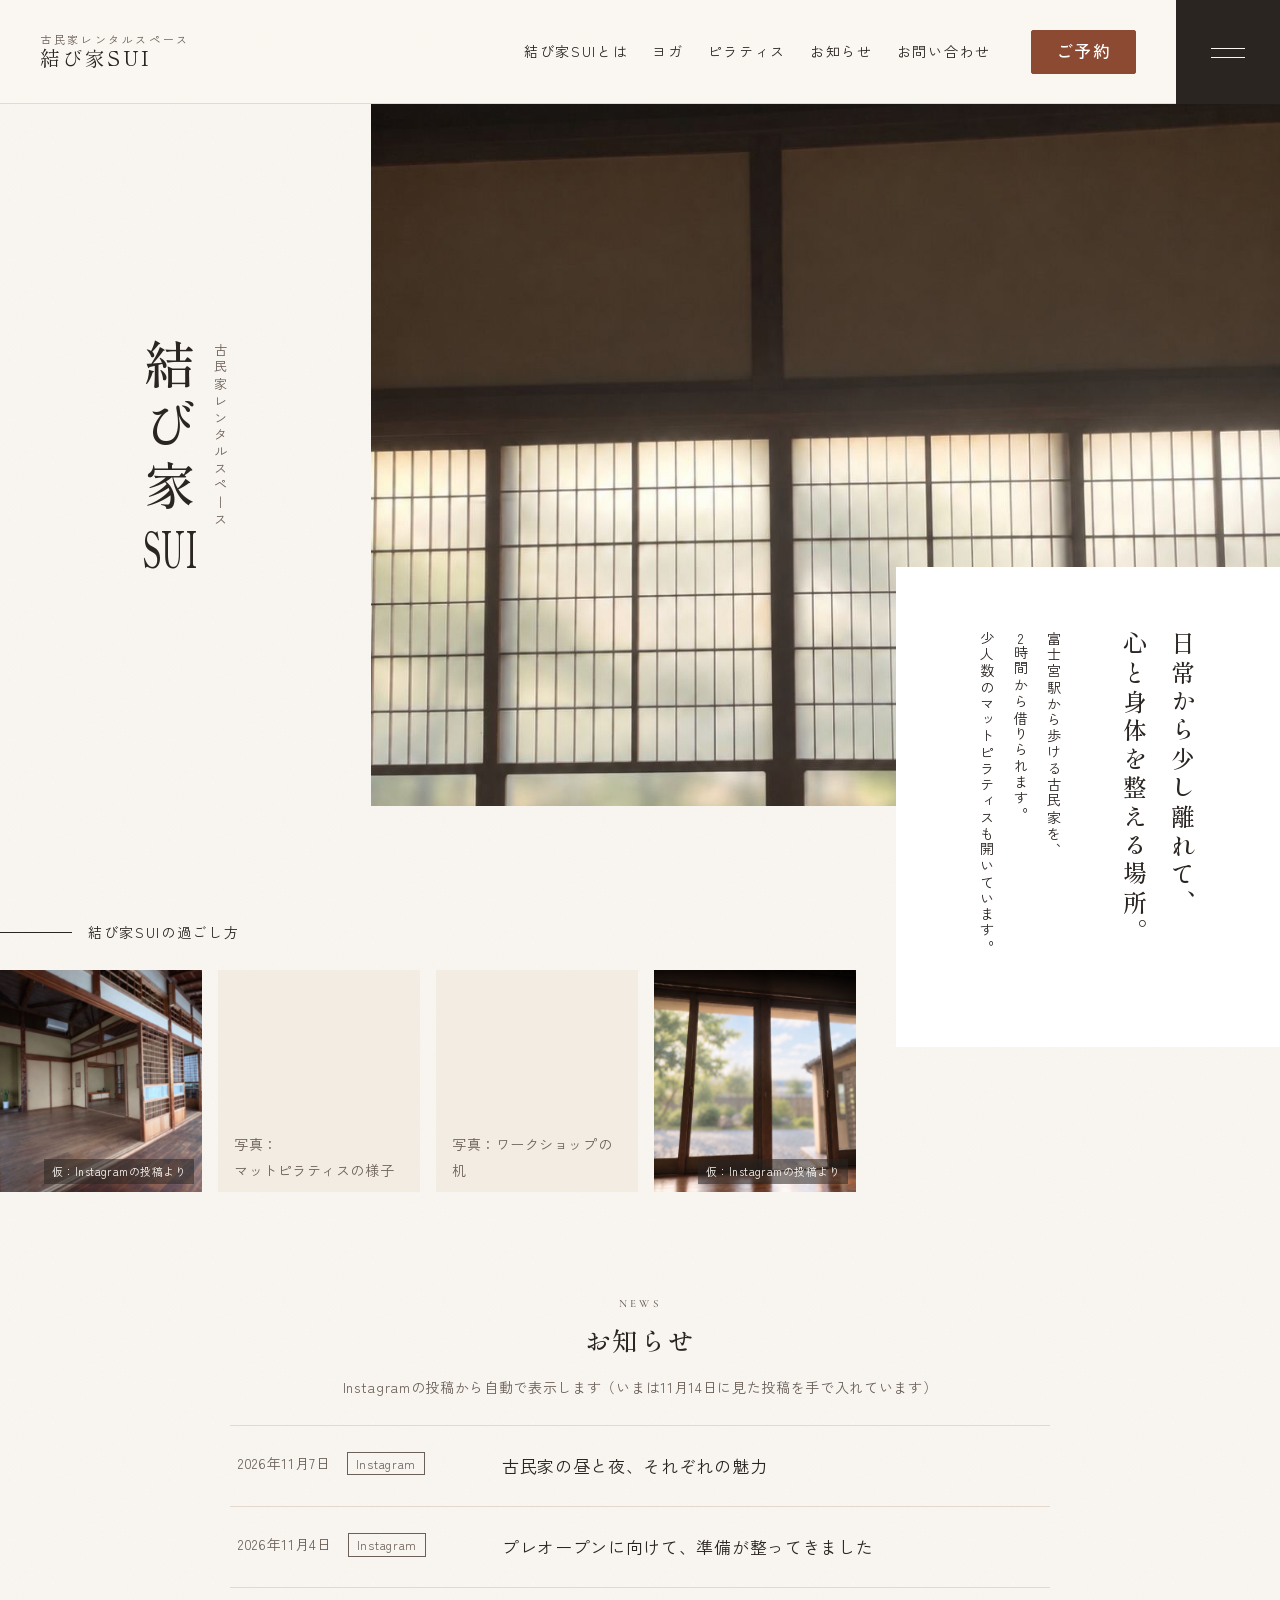
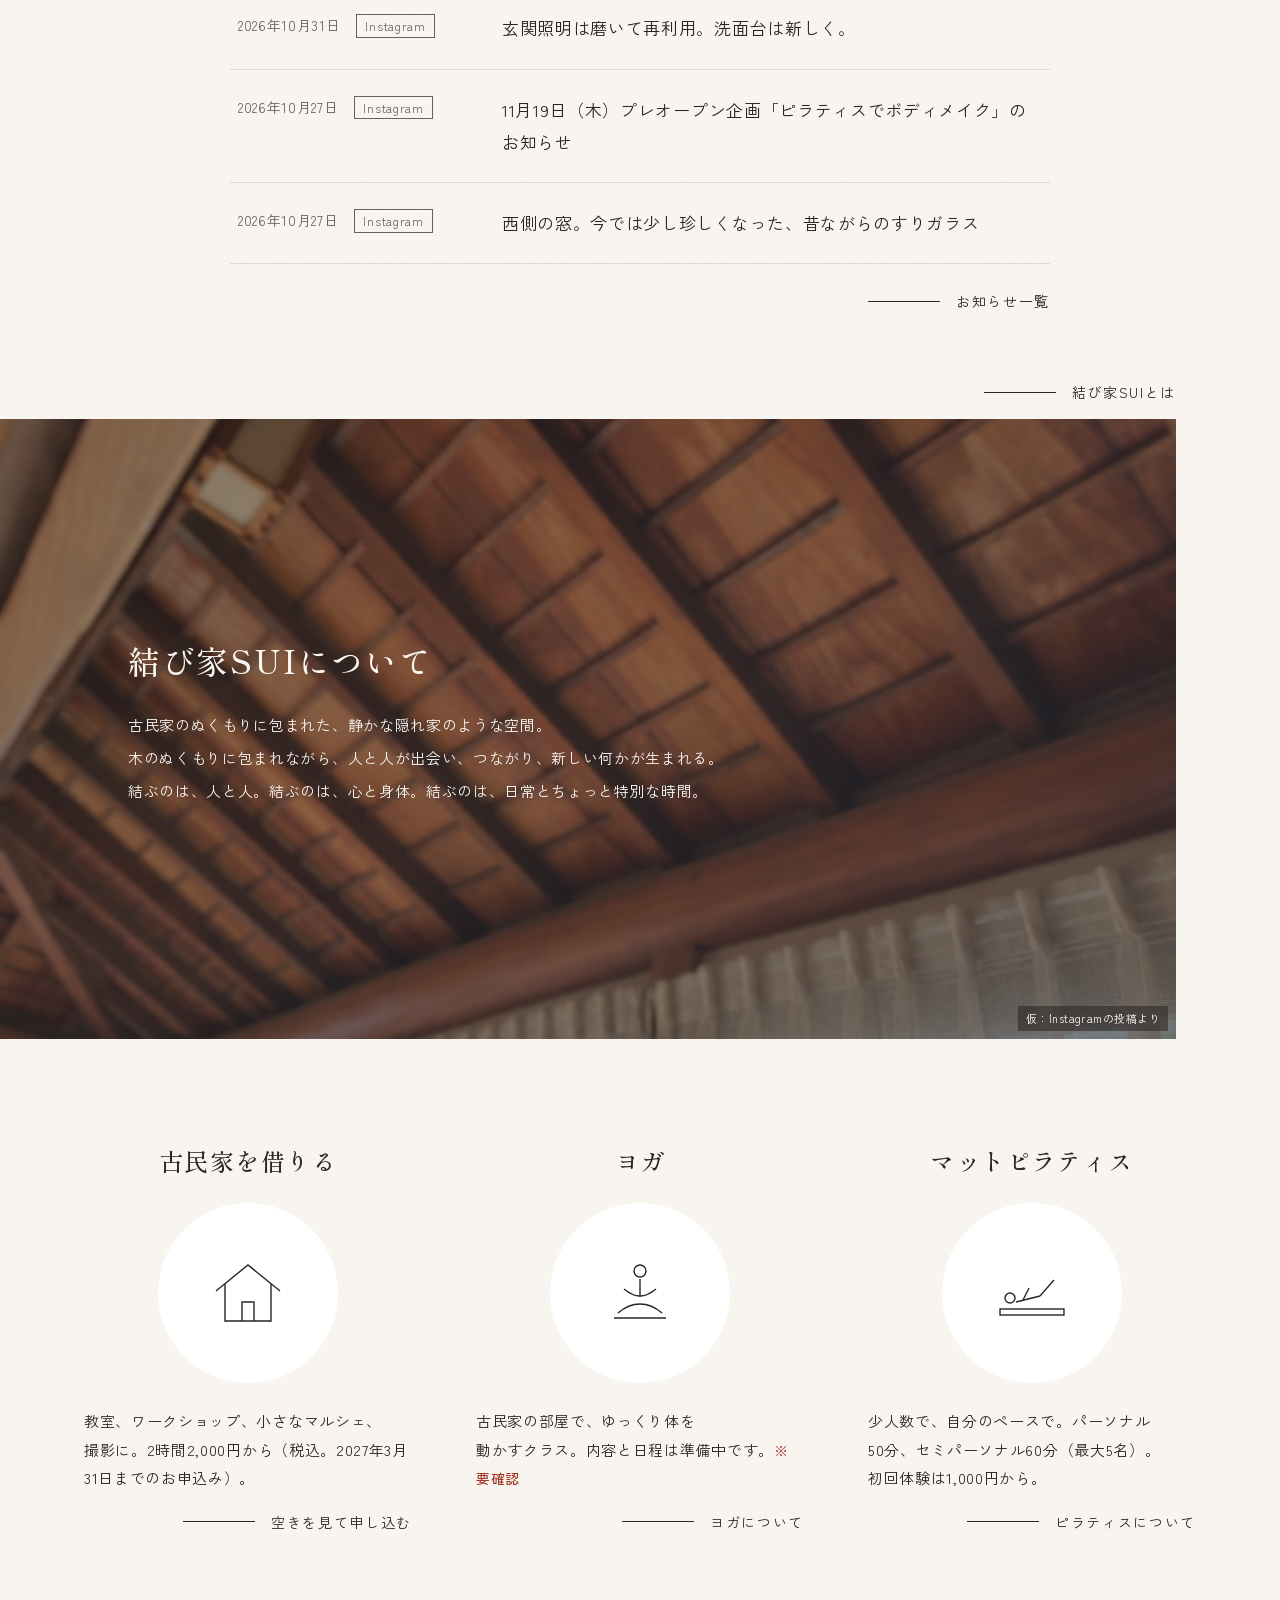
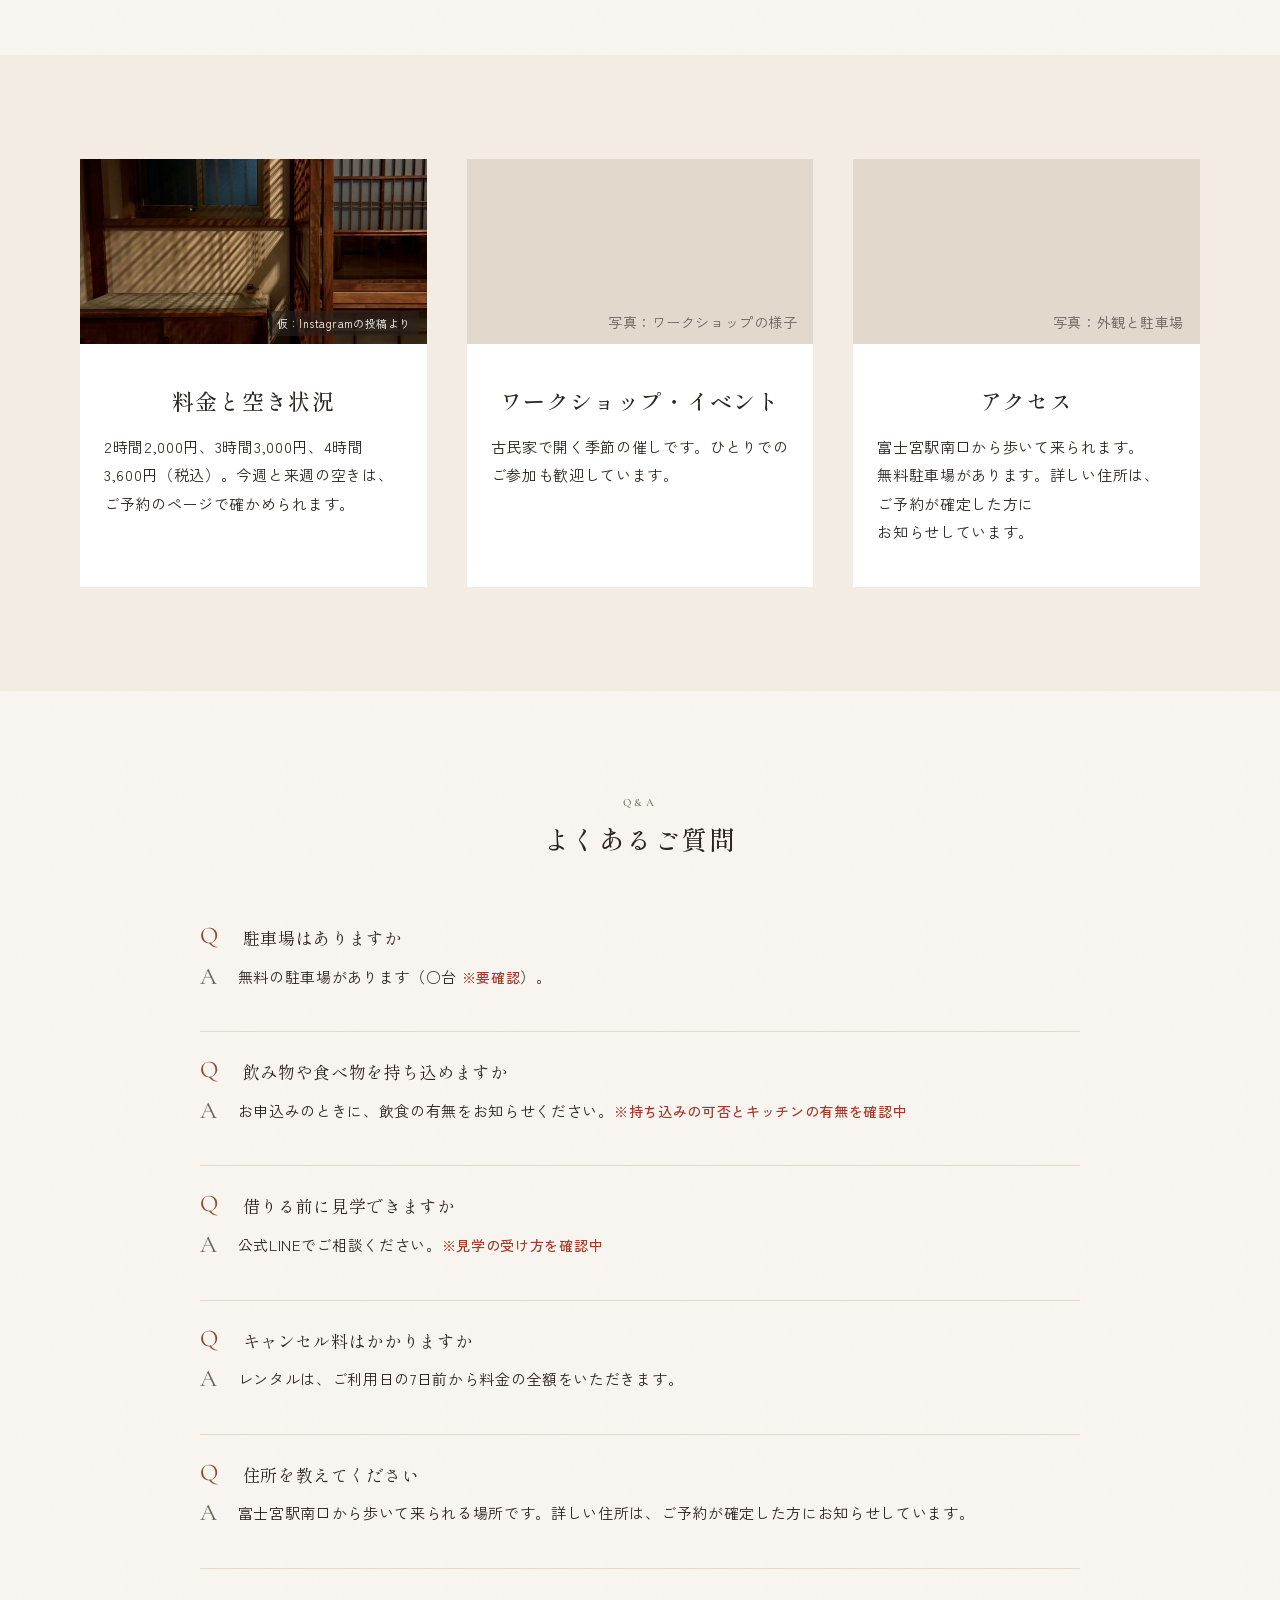
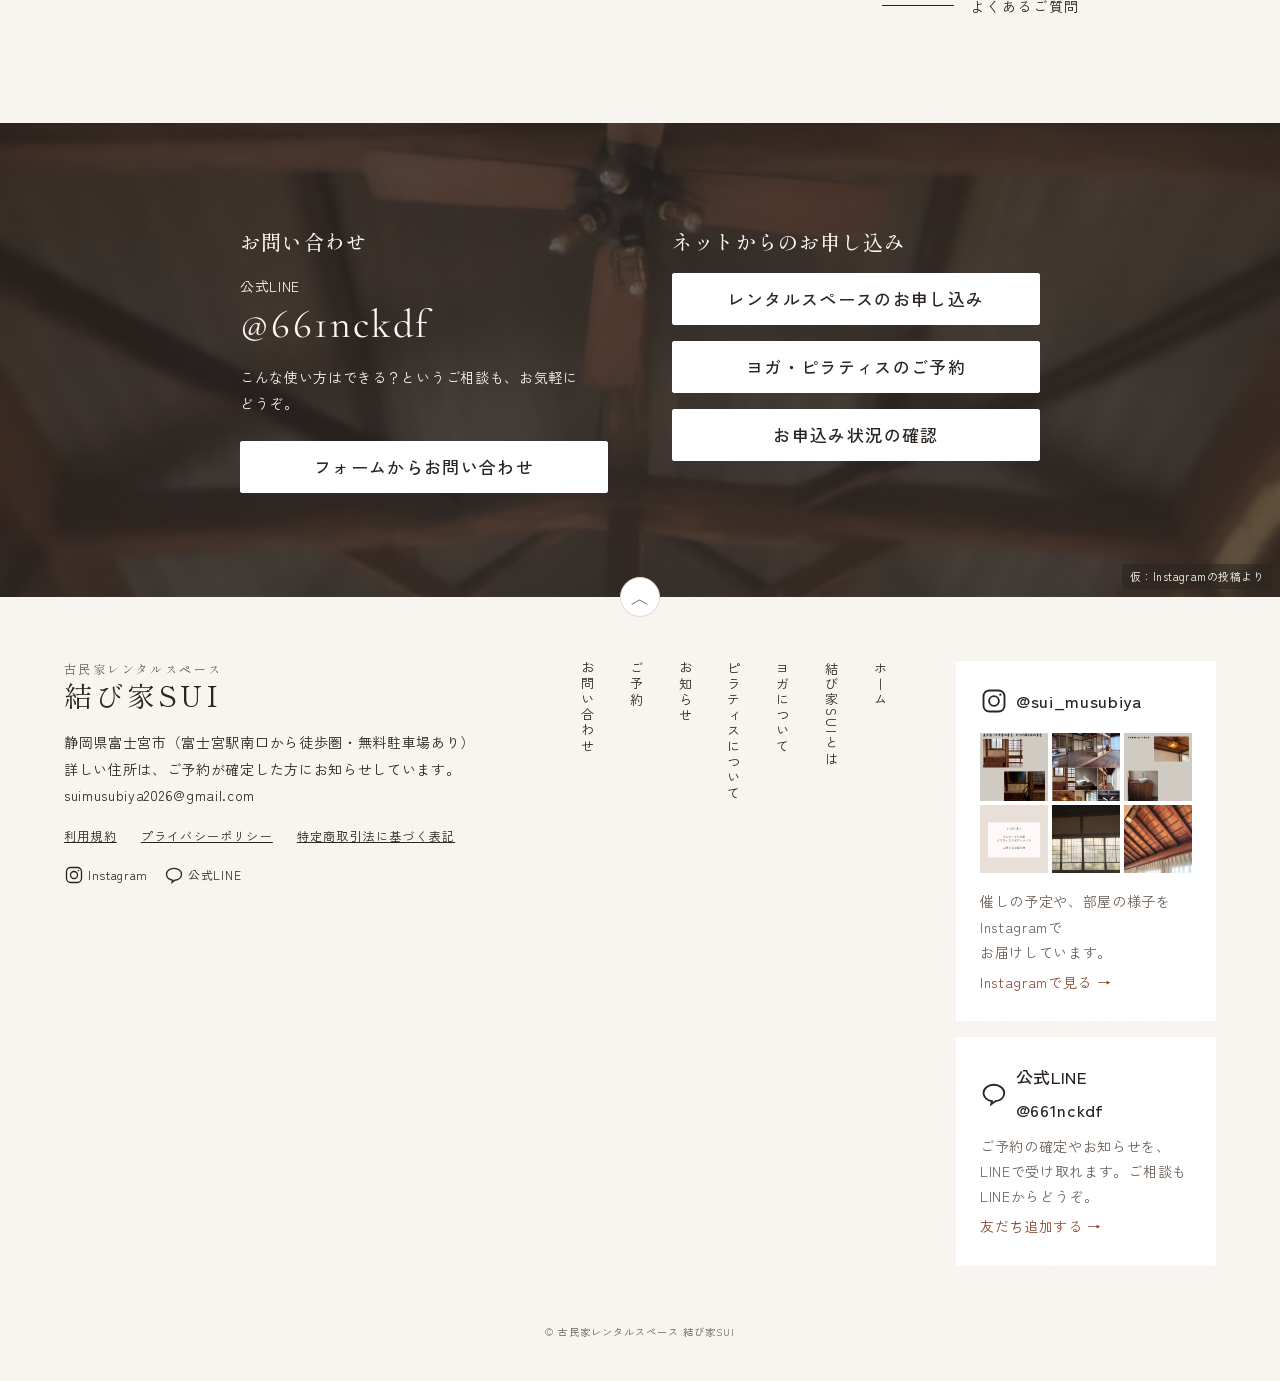
==== index.html @ c995748b "結び家SUI HPモックと予約管理画面（/admin）を追加する syodorin.org と同じレイアウト構成の静的モック。サイト7ページ（TOP、結び家SUIとは、 ヨガ、ピラティス、お知らせ、ご" ====
<!doctype html>
<html lang="ja">
<head>
<meta charset="utf-8">
<meta name="viewport" content="width=device-width, initial-scale=1">
<title>富士宮の古民家レンタルスペース｜結び家SUI（モック）</title>
<meta name="description" content="富士宮駅から歩ける古民家を2時間2,000円から。教室・ワークショップ・撮影に。少人数のマットピラティス（初回1,000円〜）も開いています。">
<link rel="preconnect" href="https://fonts.googleapis.com">
<link rel="preconnect" href="https://fonts.gstatic.com" crossorigin>
<link href="https://fonts.googleapis.com/css2?family=Cormorant+Garamond:wght@500&family=Shippori+Mincho:wght@500&family=Zen+Kaku+Gothic+New:wght@400;500&display=swap" rel="stylesheet">
<link rel="stylesheet" href="assets/site.css?v=8">
</head>
<body id="top">
<div data-include="header"></div>

<main>
  <!-- 最初の画面：左にロゴ、右に写真、右下に縦書きの白枠 -->
  <div class="mv">
    <div class="mv-logo">
      <a href="index.html" aria-label="結び家SUI ホーム">
        <span class="sub">古民家レンタルスペース</span>
        <h1>結び家<span class="tcy">SUI</span></h1>
      </a>
    </div>
    <div class="ph dark mv-photo photo" style="background-image:url(assets/img/shoji.jpg)" data-label="写真：障子越しの光が入る和室（撮影予定）"></div>
    <div class="mv-copy">
      <h2>日常から少し離れて、<br>心と身体を整える場所。</h2>
      <p>富士宮駅から歩ける古民家を、<br><span class="tcy">2</span>時間から借りられます。<br>少人数のマットピラティスも開いています。</p>
    </div>
  </div>

  <!-- 写真の帯 -->
  <div class="intro-strip">
    <a class="line-link" href="about.html">結び家SUIの過ごし方</a>
    <div class="row">
      <div class="ph photo" style="background-image:url(assets/img/room.jpg)" data-label="写真：部屋の全景"></div>
      <div class="ph" data-label="写真：マットピラティスの様子"></div>
      <div class="ph" data-label="写真：ワークショップの机"></div>
      <div class="ph photo" style="background-image:url(assets/img/garden.jpg)" data-label="写真：縁側と庭"></div>
    </div>
  </div>

  <!-- お知らせ（Instagramの投稿を表示する予定） -->
  <section class="sec">
    <div class="news">
      <h2 class="sec-ttl"><small>News</small>お知らせ</h2>
      <p class="ig-note note">Instagramの投稿から自動で表示します（いまは11月14日に見た投稿を手で入れています）</p>
      <ul class="news-list">
        <li><div class="info"><time>2026年11月7日</time><span class="cat">Instagram</span></div><a href="https://www.instagram.com/p/DfcEiLHGvTW/" target="_blank" rel="noopener">古民家の昼と夜、それぞれの魅力</a></li>
        <li><div class="info"><time>2026年11月4日</time><span class="cat">Instagram</span></div><a href="https://www.instagram.com/p/DfWBV_NGq1J/" target="_blank" rel="noopener">プレオープンに向けて、準備が整ってきました</a></li>
        <li><div class="info"><time>2026年10月31日</time><span class="cat">Instagram</span></div><a href="https://www.instagram.com/p/DfKJiANmpR-/" target="_blank" rel="noopener">玄関照明は磨いて再利用。洗面台は新しく。</a></li>
        <li><div class="info"><time>2026年10月27日</time><span class="cat">Instagram</span></div><a href="https://www.instagram.com/p/DfBBvKOk40o/" target="_blank" rel="noopener">11月19日（木）プレオープン企画「ピラティスでボディメイク」のお知らせ</a></li>
        <li><div class="info"><time>2026年10月27日</time><span class="cat">Instagram</span></div><a href="https://www.instagram.com/p/DfBswfVtsW6/" target="_blank" rel="noopener">西側の窓。今では少し珍しくなった、昔ながらのすりガラス</a></li>
      </ul>
      <div class="sec-foot"><a class="line-link" href="news.html">お知らせ一覧</a></div>
    </div>
  </section>

  <!-- 写真の上に紹介文 -->
  <section class="band">
    <a class="line-link band-link" href="about.html">結び家SUIとは</a>
    <div class="band-inner">
      <div class="ph darker ph-bg photo" style="background-image:linear-gradient(rgba(43,37,34,.55),rgba(43,37,34,.55)),url(assets/img/beams.jpg)" data-label="写真：木の床と柱のある部屋（撮影予定）"></div>
      <div class="txt">
        <h2>結び家SUIについて</h2>
        <p>古民家のぬくもりに包まれた、静かな隠れ家のような空間。<br>
        木のぬくもりに包まれながら、人と人が出会い、つながり、新しい何かが生まれる。<br>
        結ぶのは、人と人。結ぶのは、心と身体。結ぶのは、日常とちょっと特別な時間。</p>
      </div>
    </div>
  </section>

  <!-- 3つの入口 -->
  <ul class="services">
    <li>
      <h3>古民家を借りる</h3>
      <p class="icon"><svg viewBox="0 0 84 84" aria-hidden="true"><path d="M10 40 42 14l32 26"/><path d="M19 33v37h46V33"/><path d="M36 70V51h12v19"/></svg></p>
      <p>教室、ワークショップ、小さなマルシェ、撮影に。2時間2,000円から（税込。2027年3月31日までのお申込み）。</p>
      <p class="more"><a class="line-link" href="reserve.html#rental">空きを見て申し込む</a></p>
    </li>
    <li>
      <h3>ヨガ</h3>
      <p class="icon"><svg viewBox="0 0 84 84" aria-hidden="true"><circle cx="42" cy="20" r="6"/><path d="M42 28v18"/><path d="M26 38c6 5 11 7 16 7s10-2 16-7"/><path d="M20 62c8-7 15-9 22-9s14 2 22 9"/><path d="M16 67h52"/></svg></p>
      <p>古民家の部屋で、ゆっくり体を動かすクラス。内容と日程は準備中です。<span class="todo">※要確認</span></p>
      <p class="more"><a class="line-link" href="yoga.html">ヨガについて</a></p>
    </li>
    <li>
      <h3>マットピラティス</h3>
      <p class="icon"><svg viewBox="0 0 84 84" aria-hidden="true"><rect x="10" y="58" width="64" height="6"/><circle cx="20" cy="47" r="5"/><path d="M26 51l24-6"/><path d="M50 45l14-16"/><path d="M33 49l6-12"/></svg></p>
      <p>少人数で、自分のペースで。パーソナル50分、セミパーソナル60分（最大5名）。初回体験は1,000円から。</p>
      <p class="more"><a class="line-link" href="pilates.html">ピラティスについて</a></p>
    </li>
  </ul>

  <!-- 3つの紹介（料金・催し・アクセス） -->
  <div class="pickup">
    <div class="pickup-grid">
      <a href="reserve.html">
        <div class="ph photo" style="background-image:url(assets/img/window-cabinet.jpg)" data-label="写真：机を並べた教室の様子"></div>
        <div class="box"><h3>料金と空き状況</h3><p>2時間2,000円、3時間3,000円、4時間3,600円（税込）。今週と来週の空きは、ご予約のページで確かめられます。</p></div>
      </a>
      <a href="news.html">
        <div class="ph" data-label="写真：ワークショップの様子"></div>
        <div class="box"><h3>ワークショップ・イベント</h3><p>古民家で開く季節の催しです。ひとりでのご参加も歓迎しています。</p></div>
      </a>
      <a href="about.html#access">
        <div class="ph" data-label="写真：外観と駐車場"></div>
        <div class="box"><h3>アクセス</h3><p>富士宮駅南口から歩いて来られます。無料駐車場があります。詳しい住所は、ご予約が確定した方にお知らせしています。</p></div>
      </a>
    </div>
  </div>

  <!-- よくあるご質問 -->
  <section class="sec">
    <div class="qa">
      <h2 class="sec-ttl"><small>Q&amp;A</small>よくあるご質問</h2>
      <ul class="qa-list">
        <li><p class="q">駐車場はありますか</p><p class="a"><span>無料の駐車場があります（○台 <span class="todo">※要確認</span>）。</span></p></li>
        <li><p class="q">飲み物や食べ物を持ち込めますか</p><p class="a"><span>お申込みのときに、飲食の有無をお知らせください。<span class="todo">※持ち込みの可否とキッチンの有無を確認中</span></span></p></li>
        <li><p class="q">借りる前に見学できますか</p><p class="a"><span>公式LINEでご相談ください。<span class="todo">※見学の受け方を確認中</span></span></p></li>
        <li><p class="q">キャンセル料はかかりますか</p><p class="a"><span>レンタルは、ご利用日の7日前から料金の全額をいただきます。</span></p></li>
        <li><p class="q">住所を教えてください</p><p class="a"><span>富士宮駅南口から歩いて来られる場所です。詳しい住所は、ご予約が確定した方にお知らせしています。</span></p></li>
      </ul>
      <div class="sec-foot"><a class="line-link" href="contact.html#faq">よくあるご質問</a></div>
    </div>
  </section>
</main>

<div data-include="footer"></div>
<script src="assets/site.js?v=5"></script>
</body>
</html>
---- assets/site.css ----
/* 結び家SUI モック 共通スタイル
   色・字体・余白は docs/DESIGN.md のトークンだけを使う。
   レイアウトの組み方は参考サイト（syodorin.org）の構成に合わせている。 */

:root {
  --c-bg: #FAF7F2;
  --c-surface: #F2ECE3;
  --c-paper: #FFFFFF;
  --c-ink: #2B2522;
  --c-ink-muted: #6B6058;
  --c-line: #E2D9CC;
  --c-accent: #8C4A32;
  --c-accent-hover: #733B27;
  --c-moss: #556246;
  --c-ai: #3D5A73;
  --c-amber: #8A5A12;
  --c-danger: #A33A2C;
  /* 写真のプレースホルダー（濃い面）。DESIGN.md の墨茶を薄めた面として扱う */
  --c-photo: #6F5F50;
  --c-photo-dark: #4A3F36;

  --f-head: "Shippori Mincho", "Noto Serif JP", "Hiragino Mincho ProN", serif;
  --f-body: "Zen Kaku Gothic New", "Noto Sans JP", "Hiragino Sans", sans-serif;
  --f-label: "Cormorant Garamond", serif;

  --t-heading: 1.625rem;
  --t-body: 1rem;
  --t-note: 0.8125rem;

  --s-1: 4px; --s-2: 8px; --s-3: 16px; --s-4: 24px; --s-5: 40px; --s-6: 64px; --s-7: 104px;
  --menu: 88px;
  --copy-w: clamp(320px, 30vw, 440px); /* TOP のコピーの箱の幅。写真の帯はこの分だけ右を空ける */
}
@media (min-width: 640px) { :root { --t-heading: 1.75rem; --t-body: 1.0625rem; --t-note: 0.875rem; } }
@media (min-width: 1024px) { :root { --t-heading: 2.125rem; } }
@media (min-width: 1280px) { :root { --t-heading: 2.5rem; --menu: 104px; } }

* { box-sizing: border-box; }
html { -webkit-text-size-adjust: 100%; scroll-behavior: smooth; }
body {
  margin: 0;
  background-color: var(--c-bg);
  /* 和紙のような細かいむら（色は bg のまま、模様だけ重ねる） */
  background-image: url("data:image/svg+xml,%3Csvg xmlns='http://www.w3.org/2000/svg' width='160' height='160'%3E%3Cfilter id='n'%3E%3CfeTurbulence type='fractalNoise' baseFrequency='.85' numOctaves='2' stitchTiles='stitch'/%3E%3CfeColorMatrix values='0 0 0 0 .42 0 0 0 0 .38 0 0 0 0 .35 0 0 0 .05 0'/%3E%3C/filter%3E%3Crect width='160' height='160' filter='url(%23n)'/%3E%3C/svg%3E");
  color: var(--c-ink);
  font-family: var(--f-body);
  font-size: var(--t-body);
  line-height: 1.9;
  letter-spacing: 0.04em;
  word-break: auto-phrase;
}
img { max-width: 100%; display: block; }
a { color: inherit; }
h1, h2, h3 { font-family: var(--f-head); font-weight: 500; letter-spacing: 0.06em; line-height: 1.5; margin: 0; }
p { margin: 0 0 var(--s-3); }
.v { writing-mode: vertical-rl; text-orientation: mixed; }
.tcy { text-combine-upright: all; }
.label-en { font-family: var(--f-label); font-size: 11px; letter-spacing: 0.3em; text-transform: uppercase; color: var(--c-ink-muted); }
.note { font-size: var(--t-note); color: var(--c-ink-muted); line-height: 1.8; }
.todo { color: var(--c-danger); font-size: var(--t-note); font-weight: 500; }
.sr-only { position: absolute; width: 1px; height: 1px; overflow: hidden; clip: rect(0 0 0 0); }

/* ---------- 写真のプレースホルダー ---------- */
.ph {
  position: relative; background: var(--c-surface); color: var(--c-ink-muted);
  display: flex; align-items: flex-end; justify-content: flex-end; overflow: hidden;
}
.ph::after {
  content: attr(data-label); font-size: var(--t-note); padding: var(--s-2) var(--s-3); letter-spacing: 0.04em;
}
.ph.dark { background: var(--c-photo); color: #F2ECE3; }
.ph.darker { background: var(--c-photo-dark); color: #F2ECE3; }

/* ---------- 右上の黒いメニューボタンと全画面メニュー ---------- */
.menu-btn {
  position: fixed; top: 0; right: 0; z-index: 50; width: var(--menu); height: var(--menu);
  background: var(--c-ink); border: 0; cursor: pointer; display: grid; place-items: center;
}
.menu-btn span { display: block; width: 34px; height: 1px; background: #FAF7F2; box-shadow: 0 9px 0 #FAF7F2; transform: translateY(-4px); }
body.nav-open .menu-btn span { box-shadow: none; transform: rotate(45deg); }
body.nav-open .menu-btn span::after { content: ""; display: block; width: 34px; height: 1px; background: #FAF7F2; transform: rotate(-90deg); }
/* ヘッダー。スクロールに合わせて背景の色だけが透けていく。文字とボタンは残り、押せる（site.js の fadeHeader）
   --sh-a は背景の濃さ（0.94→0）、--sh-halo は文字のまわりに付ける薄いふち（0→0.9）。写真の上でも読めるようにする */
.site-header {
  position: fixed; top: 0; left: 0; right: var(--menu); z-index: 30; height: var(--menu);
  display: flex; align-items: center; gap: var(--s-5); padding: 0 var(--s-5);
  background: rgba(250, 247, 242, var(--sh-a, 0.94)); border-bottom: 1px solid rgba(226, 217, 204, var(--sh-a, 0.94));
}
.sh-logo, .sh-nav a { text-shadow: 0 0 2px rgba(250, 247, 242, var(--sh-halo, 0)), 0 0 10px rgba(250, 247, 242, var(--sh-halo, 0)); }
.sh-logo { text-decoration: none; font-family: var(--f-head); font-size: 1.25rem; letter-spacing: 0.12em; line-height: 1.2; white-space: nowrap; }
.sh-logo small { display: block; font-family: var(--f-body); font-size: 0.6875rem; letter-spacing: 0.24em; color: var(--c-ink-muted); }
.sh-nav { display: flex; gap: var(--s-4); margin-left: auto; }
.sh-nav a { font-size: 0.875rem; letter-spacing: 0.12em; text-decoration: none; white-space: nowrap; padding: var(--s-1) 0; border-bottom: 1px solid transparent; }
.sh-nav a:hover, .sh-nav a[aria-current="page"] { border-bottom-color: var(--c-ink); }
.site-header .sh-reserve { min-height: 44px; padding: 0 var(--s-4); white-space: nowrap; }
.nav-overlay {
  position: fixed; inset: 0; z-index: 40; background: rgba(43, 37, 34, 0.96); color: #FAF7F2;
  display: none; align-items: center; justify-content: center; padding: var(--s-6) var(--s-3);
}
body.nav-open .nav-overlay { display: flex; }
.nav-overlay ul { list-style: none; margin: 0; padding: 0; display: flex; flex-direction: row-reverse; gap: var(--s-5); }
.nav-overlay li a { writing-mode: vertical-rl; font-family: var(--f-head); font-size: 1.125rem; letter-spacing: 0.2em; text-decoration: none; }
.nav-overlay li a:hover { color: #E2D9CC; }
.nav-overlay .nav-sns { position: absolute; bottom: var(--s-5); left: 50%; transform: translateX(-50%); display: flex; gap: var(--s-4); font-size: var(--t-note); }
.nav-overlay .nav-sns a { text-decoration: none; display: flex; gap: var(--s-2); align-items: center; }
@media (max-width: 767px) {
  .nav-overlay ul { flex-direction: column; gap: var(--s-3); text-align: center; }
  .nav-overlay li a { writing-mode: horizontal-tb; }
}

/* ---------- トップの最初の画面（左にロゴ、右に写真、縦書きの白枠） ---------- */
.mv { position: relative; display: grid; grid-template-columns: 29% 71%; height: clamp(520px, 78vh, 760px); margin-top: var(--menu); }
.mv-logo { display: flex; align-items: center; justify-content: center; }
.mv-logo a { display: flex; flex-direction: row-reverse; gap: var(--s-2); text-decoration: none; }
.mv-logo .sub { writing-mode: vertical-rl; font-size: 0.8125rem; letter-spacing: 0.3em; color: var(--c-ink-muted); padding-top: var(--s-1); }
.mv-logo h1 { writing-mode: vertical-rl; font-size: clamp(2.25rem, 4vw, 3.5rem); letter-spacing: 0.18em; line-height: 1.2; }
.mv-photo { height: 100%; }
.mv-copy {
  position: absolute; z-index: 2; right: 0; top: 66%; width: var(--copy-w); padding: var(--s-6) var(--s-5);
  background: var(--c-paper); display: flex; flex-direction: row-reverse; justify-content: center; gap: var(--s-5); min-height: 480px;
}
.mv-copy h2 { writing-mode: vertical-rl; font-size: 1.5rem; letter-spacing: 0.2em; line-height: 2; }
.mv-copy p { writing-mode: vertical-rl; font-size: 0.875rem; letter-spacing: 0.16em; line-height: 2.4; margin: 0; color: var(--c-ink); }
.mv-copy .btns { writing-mode: horizontal-tb; }

/* ---------- 写真の帯（「—— 見出し」の小リンクと横並びの写真） ---------- */
.line-link { display: inline-flex; align-items: center; gap: var(--s-3); font-size: 0.875rem; letter-spacing: 0.12em; text-decoration: none; }
.line-link::before { content: ""; width: 72px; height: 1px; background: var(--c-ink); }
.line-link:hover { color: var(--c-accent); }
.intro-strip { padding-top: var(--s-7); }
.intro-strip .line-link { margin-bottom: var(--s-4); }
.intro-strip .row { display: grid; grid-template-columns: repeat(4, 1fr); gap: var(--s-3); width: calc(100% - var(--copy-w) - var(--s-5)); }
.intro-strip .ph { aspect-ratio: 4 / 4.4; }

/* ---------- お知らせ（一覧） ---------- */
.sec { padding: var(--s-7) var(--s-6); }
.sec-ttl { text-align: center; font-size: 1.625rem; margin-bottom: var(--s-5); }
.sec-ttl small { display: block; font-family: var(--f-label); font-size: 11px; letter-spacing: 0.3em; color: var(--c-ink-muted); text-transform: uppercase; margin-bottom: var(--s-2); }
.news { max-width: 820px; margin: 0 auto; }
.news-list { list-style: none; margin: 0; padding: 0; border-top: 1px solid var(--c-line); }
.news-list li { display: grid; grid-template-columns: 240px 1fr; gap: var(--s-4); padding: var(--s-4) var(--s-2); border-bottom: 1px solid var(--c-line); }
.news-list .info { display: flex; gap: var(--s-3); align-items: baseline; font-size: 0.875rem; color: var(--c-ink-muted); }
.news-list .cat { font-size: 12px; border: 1px solid var(--c-ink-muted); padding: 0 var(--s-2); line-height: 1.8; white-space: nowrap; }
.news-list a { text-decoration: none; }
.news-list a:hover { color: var(--c-accent); }
.sec-foot { display: flex; justify-content: flex-end; margin-top: var(--s-4); }
.ig-note { display: flex; gap: var(--s-2); align-items: center; justify-content: center; margin: calc(-1 * var(--s-4)) 0 var(--s-4); }

/* ---------- 写真の上に文字をのせる帯 ---------- */
.band { position: relative; }
.band .band-link { position: absolute; right: var(--menu); top: calc(-1 * var(--s-5)); }
.band-inner { min-height: 620px; margin-right: var(--menu); display: flex; align-items: center; padding: var(--s-7) 10%; color: #FAF7F2; }
.band-inner .ph-bg { position: absolute; inset: 0 var(--menu) 0 0; }
.band-inner .txt { position: relative; max-width: 720px; }
.band-inner h2 { font-size: 2rem; margin-bottom: var(--s-4); }
.band-inner p { font-size: 0.9375rem; line-height: 2.2; }

/* ---------- 3つの入口（線画アイコン） ---------- */
.services { list-style: none; margin: 0 auto; padding: var(--s-7) var(--s-6); display: grid; grid-template-columns: repeat(3, 1fr); gap: var(--s-6); max-width: 1240px; }
.services h3 { text-align: center; font-size: 1.5rem; margin-bottom: var(--s-4); }
.services .icon { width: 180px; height: 180px; margin: 0 auto var(--s-4); border-radius: 50%; background: var(--c-paper); display: grid; place-items: center; }
.services .icon svg { width: 84px; height: 84px; stroke: var(--c-ink); fill: none; stroke-width: 1.4; }
.services p { font-size: 0.9375rem; }
.services .more { display: flex; justify-content: flex-end; }

/* ---------- 2×2 の紹介カード ---------- */
.pickup { background: var(--c-surface); padding: var(--s-7) var(--s-6); }
.pickup-grid { max-width: 1120px; margin: 0 auto; display: grid; grid-template-columns: repeat(3, 1fr); gap: var(--s-5); }
.pickup a { display: block; text-decoration: none; background: var(--c-paper); }
.pickup .ph { aspect-ratio: 477 / 254; background: var(--c-line); }
.pickup .box { padding: var(--s-5) var(--s-4); text-align: center; }
.pickup h3 { font-size: 1.375rem; margin-bottom: var(--s-3); }
.pickup p { font-size: 0.9375rem; text-align: left; margin: 0; }
.pickup a:hover h3 { color: var(--c-accent); }

/* ---------- よくあるご質問 ---------- */
.qa { max-width: 880px; margin: 0 auto; }
.qa-list { list-style: none; margin: 0; padding: 0; }
.qa-list li { padding: var(--s-4) 0; border-bottom: 1px solid var(--c-line); }
.qa-list .q, .qa-list .a { display: grid; grid-template-columns: 2.5em 1fr; }
.qa-list .q { font-family: var(--f-head); font-size: 1.0625rem; margin-bottom: var(--s-2); }
.qa-list .q::before { content: "Q"; font-family: var(--f-label); font-size: 1.5rem; line-height: 1.2; color: var(--c-accent); }
.qa-list .a::before { content: "A"; font-family: var(--f-label); font-size: 1.5rem; line-height: 1.2; color: var(--c-ink-muted); }
.qa-list .a { font-size: 0.9375rem; color: var(--c-ink); }
details.qa-item { padding: var(--s-4) 0; border-bottom: 1px solid var(--c-line); }
details.qa-item summary { cursor: pointer; list-style: none; display: grid; grid-template-columns: 2.5em 1fr 1.5em; font-family: var(--f-head); font-size: 1.0625rem; }
details.qa-item summary::-webkit-details-marker { display: none; }
details.qa-item summary::before { content: "Q"; font-family: var(--f-label); font-size: 1.5rem; line-height: 1.2; color: var(--c-accent); }
details.qa-item summary::after { content: "＋"; color: var(--c-ink-muted); text-align: right; }
details.qa-item[open] summary::after { content: "－"; }
details.qa-item .a { display: grid; grid-template-columns: 2.5em 1fr; margin-top: var(--s-2); font-size: 0.9375rem; }
details.qa-item .a::before { content: "A"; font-family: var(--f-label); font-size: 1.5rem; line-height: 1.2; color: var(--c-ink-muted); }

/* ---------- ボタン ---------- */
.btn {
  display: inline-flex; align-items: center; justify-content: center; min-height: 52px; padding: 0 var(--s-5);
  font-family: var(--f-body); font-size: var(--t-body); font-weight: 500; letter-spacing: 0.08em;
  border-radius: 2px; border: 1px solid var(--c-ink); background: transparent; color: var(--c-ink); text-decoration: none; cursor: pointer;
}
.btn.primary { background: var(--c-accent); border-color: var(--c-accent); color: #FFFFFF; }
.btn.primary:hover { background: var(--c-accent-hover); border-color: var(--c-accent-hover); }
.btn.white { background: var(--c-paper); border-color: var(--c-paper); color: var(--c-ink); width: 100%; }
.btn.white:hover { background: var(--c-surface); }
.btn[disabled] { opacity: 0.5; cursor: not-allowed; }

/* ---------- フッター ---------- */
.f-cta { position: relative; color: #FAF7F2; }
.f-cta .ph-bg { position: absolute; inset: 0; }
.f-cta-inner { position: relative; max-width: 880px; margin: 0 auto; padding: var(--s-7) var(--s-5); display: grid; grid-template-columns: 1fr 1fr; gap: var(--s-6); }
.f-cta h2 { font-size: 1.25rem; margin-bottom: var(--s-3); }
.f-cta .big { font-family: var(--f-label); font-size: 2.5rem; letter-spacing: 0.06em; line-height: 1.2; }
.f-cta .small { font-size: var(--t-note); margin-bottom: var(--s-4); }
.f-cta .btns { display: grid; gap: var(--s-3); }
.f-inner { padding: var(--s-6) var(--s-6) var(--s-5); display: grid; grid-template-columns: 1fr auto auto; gap: var(--s-6); align-items: start; position: relative; }
.page-top { position: absolute; top: -20px; left: 50%; transform: translateX(-50%); width: 40px; height: 40px; display: grid; place-items: center; text-decoration: none; color: var(--c-ink-muted); background: var(--c-paper); border: 1px solid var(--c-line); border-radius: 50%; }
.f-logo { font-family: var(--f-head); font-size: 1.75rem; letter-spacing: 0.12em; line-height: 1.3; margin-bottom: var(--s-3); }
.f-logo small { display: block; font-size: 0.75rem; letter-spacing: 0.2em; color: var(--c-ink-muted); }
.f-address { font-size: var(--t-note); color: var(--c-ink); }
.f-links { list-style: none; margin: var(--s-3) 0 0; padding: 0; display: flex; flex-wrap: wrap; gap: var(--s-2) var(--s-4); font-size: 12px; letter-spacing: 0.1em; }
.f-nav { list-style: none; margin: 0; padding: 0; display: flex; flex-direction: row-reverse; gap: var(--s-4); }
.f-nav a { writing-mode: vertical-rl; font-size: 0.8125rem; letter-spacing: 0.2em; text-decoration: none; }
.f-nav a:hover { color: var(--c-accent); }
.f-cards { display: grid; gap: var(--s-3); }
.f-ig { width: 260px; background: var(--c-paper); padding: var(--s-4); text-decoration: none; display: block; }
.f-ig .head { display: flex; align-items: center; gap: var(--s-2); font-weight: 500; }
.f-ig svg { width: 28px; height: 28px; }
.f-ig .grid { display: grid; grid-template-columns: repeat(3, 1fr); gap: 4px; margin: var(--s-3) 0; }
.f-ig .grid span { aspect-ratio: 1; background: var(--c-surface); }
.f-ig .go { font-size: var(--t-note); color: var(--c-accent); }
.f-ig:hover .go { text-decoration: underline; }
.f-sns { display: flex; gap: var(--s-3); margin-top: var(--s-3); }
.f-sns a { display: inline-flex; align-items: center; gap: var(--s-1); font-size: 12px; text-decoration: none; }
.f-sns svg { width: 20px; height: 20px; }
.copyright { text-align: center; font-size: 10px; letter-spacing: 0.1em; color: var(--c-ink-muted); padding: var(--s-3) 0 var(--s-5); margin: 0; }

/* ---------- 下層ページの最初の画面 ---------- */
.pv { position: relative; height: 560px; }
.pv-logo { position: absolute; left: 13%; top: 140px; display: flex; flex-direction: row-reverse; gap: var(--s-1); text-decoration: none; }
.pv-logo .sub { writing-mode: vertical-rl; font-size: 0.6875rem; letter-spacing: 0.3em; color: var(--c-ink-muted); }
.pv-logo .name { writing-mode: vertical-rl; font-family: var(--f-head); font-size: 2rem; letter-spacing: 0.16em; line-height: 1.2; }
.pv-photo { position: absolute; left: 31%; right: var(--menu); top: var(--menu); height: 400px; }
.pv-ttl { position: absolute; right: var(--menu); top: calc(var(--menu) + 325px); background: var(--c-bg); padding: var(--s-4) var(--s-6); min-width: 340px; }
.pv-ttl h1 { font-size: 1.75rem; letter-spacing: 0.16em; }
.pv-ttl .label-en { display: block; }
.pv-tagline { position: absolute; right: calc(var(--menu) / 2 - 0.6em); top: calc(var(--menu) + 70px); writing-mode: vertical-rl; font-size: 12px; letter-spacing: 0.3em; color: var(--c-ink-muted); }
.crumbs { list-style: none; display: flex; gap: var(--s-2); margin: 0; padding: 0 var(--s-6); font-size: 12px; color: var(--c-ink-muted); max-width: 1320px; }
.crumbs li + li::before { content: "›"; margin-right: var(--s-2); }
.crumbs a { text-decoration: none; }
.inner-links { display: flex; justify-content: center; flex-wrap: wrap; gap: var(--s-2) var(--s-5); margin: var(--s-6) 0 var(--s-5); padding: 0 var(--s-3); }
.inner-links a { display: flex; flex-direction: column; align-items: center; gap: var(--s-2); font-size: 0.875rem; letter-spacing: 0.12em; text-decoration: none; }
.inner-links a::after { content: ""; width: 1px; height: 18px; background: var(--c-ink); }
.inner-links a:hover { color: var(--c-accent); }

/* ---------- 下層ページの中身 ---------- */
.page-sec { padding: var(--s-6) 0 var(--s-7); }
.page-ttl { text-align: center; font-size: 1.875rem; margin-bottom: var(--s-5); }
.split { display: grid; grid-template-columns: 54% 46%; align-items: stretch; }
.split .ph { min-height: 520px; }
.split .text { padding: var(--s-5) var(--s-6); align-self: center; }
.split.rev { grid-template-columns: 46% 54%; }
.split.rev .ph { order: 2; }
.split.narrow { max-width: 1020px; margin: 0 auto; grid-template-columns: 1fr 1fr; gap: 80px; padding: 0 var(--s-5); }
.split.narrow .ph { min-height: 600px; }
.split.narrow .text { padding: 0; }
.center-text { max-width: 900px; margin: 0 auto; padding: 0 var(--s-5); }
.tagline-box { max-width: 1020px; margin: var(--s-6) auto 0; background: var(--c-paper); padding: var(--s-6) var(--s-5); text-align: center; font-family: var(--f-head); font-size: 1.125rem; line-height: 2.4; letter-spacing: 0.14em; }
.wide-photo { height: 520px; margin-top: var(--s-7); }
.callout { max-width: 900px; margin: 0 auto var(--s-5); background: var(--c-surface); padding: var(--s-4); font-size: 0.9375rem; }
.callout b { color: var(--c-danger); }

table.t { width: 100%; border-collapse: collapse; font-size: 0.9375rem; }
table.t th, table.t td { text-align: left; padding: var(--s-3) var(--s-2); border-bottom: 1px solid var(--c-line); vertical-align: top; }
table.t thead th { font-weight: 500; color: var(--c-ink-muted); font-size: var(--t-note); }
table.t td.num { text-align: right; font-variant-numeric: tabular-nums; white-space: nowrap; }
table.t th[scope="row"] { font-weight: 500; white-space: nowrap; width: 9em; }
ul.dots { padding-left: 1.2em; margin: 0 0 var(--s-3); }
ul.dots li { margin: var(--s-1) 0; }

/* ---------- スマホ ---------- */
/* ヘッダーの横並びメニューは幅960px以上で出す（狭いときは右上のメニューから） */
@media (max-width: 959px) {
  .site-header .sh-nav { display: none; }
  .site-header .sh-reserve { margin-left: auto; }
}
@media (max-width: 1023px) {
  .intro-strip .row { grid-template-columns: repeat(2, 1fr); }
  .services { grid-template-columns: 1fr; gap: var(--s-6); max-width: 520px; }
  .pickup-grid { grid-template-columns: 1fr; max-width: 560px; }
  .f-inner { grid-template-columns: 1fr; }
  .f-nav { flex-direction: row; flex-wrap: wrap; gap: var(--s-2) var(--s-4); }
  .f-nav a { writing-mode: horizontal-tb; }
}
@media (max-width: 767px) {
  :root { --menu: 64px; }
  .site-header { padding: 0 var(--s-3); gap: var(--s-3); }
  .sh-logo { font-size: 1.0625rem; }
  .site-header .sh-reserve { min-height: 40px; padding: 0 var(--s-3); font-size: 0.875rem; }
  .menu-btn span, body.nav-open .menu-btn span::after { width: 26px; }
  .mv { grid-template-columns: 34% 66%; height: 62vh; min-height: 420px; }
  .mv-logo h1 { font-size: 2rem; }
  .mv-copy { position: static; grid-column: 1 / -1; width: auto; min-height: 0; padding: var(--s-5) var(--s-3); height: 420px; }
  .intro-strip { padding-top: var(--s-6); }
  .intro-strip .row { width: 100%; grid-template-columns: repeat(2, 1fr); padding: 0 var(--s-3); }
  .intro-strip .line-link { margin-left: 0; }
  .sec { padding: var(--s-6) var(--s-3); }
  .news-list li { grid-template-columns: 1fr; gap: var(--s-1); }
  .band .band-link { right: var(--s-3); }
  .band-inner { margin-right: 0; padding: var(--s-6) var(--s-3); min-height: 520px; }
  .band-inner .ph-bg { right: 0; }
  .band-inner h2 { font-size: 1.5rem; }
  .services { padding: var(--s-6) var(--s-3); }
  .pickup { padding: var(--s-6) var(--s-3); }
  .pickup-grid { grid-template-columns: 1fr; }
  .pickup .box { padding: var(--s-4) var(--s-3); }
  .f-cta-inner { grid-template-columns: 1fr; padding: var(--s-6) var(--s-3); gap: var(--s-5); }
  .f-inner { padding: var(--s-6) var(--s-3) var(--s-4); }
  .f-ig { width: 100%; }
  .f-cards { grid-template-columns: 1fr; }
  .pv { height: 440px; }
  .pv-logo { left: var(--s-3); top: calc(var(--menu) + var(--s-3)); }
  .pv-logo .name { font-size: 1.5rem; }
  .pv-photo { left: 28%; right: 0; top: var(--menu); height: 300px; }
  .pv-ttl { right: 0; top: calc(var(--menu) + 250px); min-width: 0; width: 72%; padding: var(--s-3) var(--s-4); }
  .pv-ttl h1 { font-size: 1.375rem; }
  .pv-tagline { display: none; }
  .crumbs { padding: 0 var(--s-3); }
  .split, .split.rev, .split.narrow { grid-template-columns: 1fr; gap: 0; padding: 0; }
  .split .ph, .split.narrow .ph { min-height: 260px; order: 0; }
  .split .text { padding: var(--s-5) var(--s-3); }
  .split.narrow .text { padding: var(--s-5) var(--s-3); }
  .center-text { padding: 0 var(--s-3); }
  .tagline-box { margin: var(--s-5) var(--s-3) 0; font-size: 1rem; padding: var(--s-5) var(--s-3); }
  .wide-photo { height: 280px; }
  .callout { margin: 0 var(--s-3) var(--s-5); }
  .page-ttl { font-size: 1.5rem; }
}

/* 表の中の「予約する」は線を短くして、スマホで表がはみ出さないようにする */
table.t .line-link::before { width: 24px; }
.tbl-scroll { overflow-x: auto; }

/* 仮に当てた写真（Instagramの投稿から切り出したもの。本番は撮影した写真に差し替える） */
.ph.photo { background-size: cover; background-position: center; }
.ph.photo::after { content: "仮：Instagramの投稿より"; font-size: 11px; letter-spacing: 0.04em; color: #FAF7F2; background: rgba(43, 37, 34, 0.55); padding: 2px var(--s-2); margin: var(--s-2); }
.ig-grid img, .f-ig .grid img { display: block; width: 100%; aspect-ratio: 1; object-fit: cover; background: var(--c-surface); }
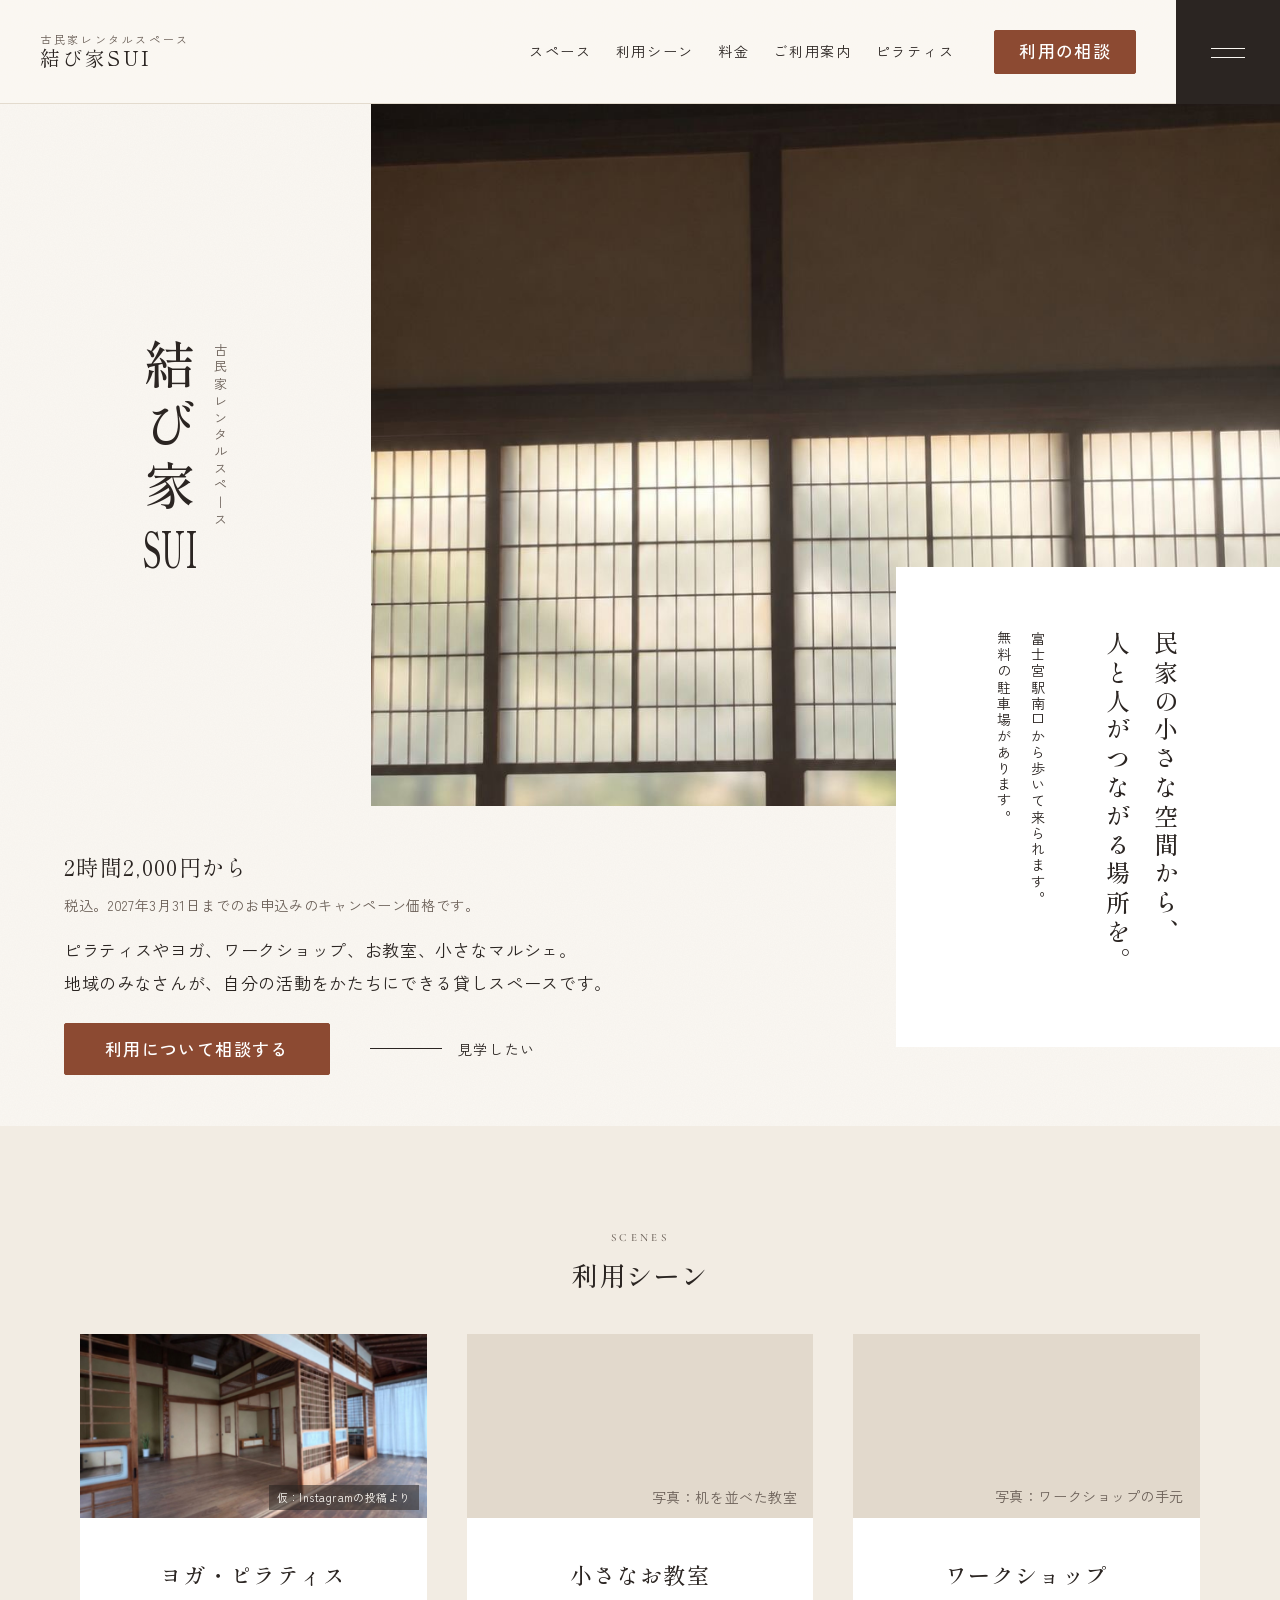
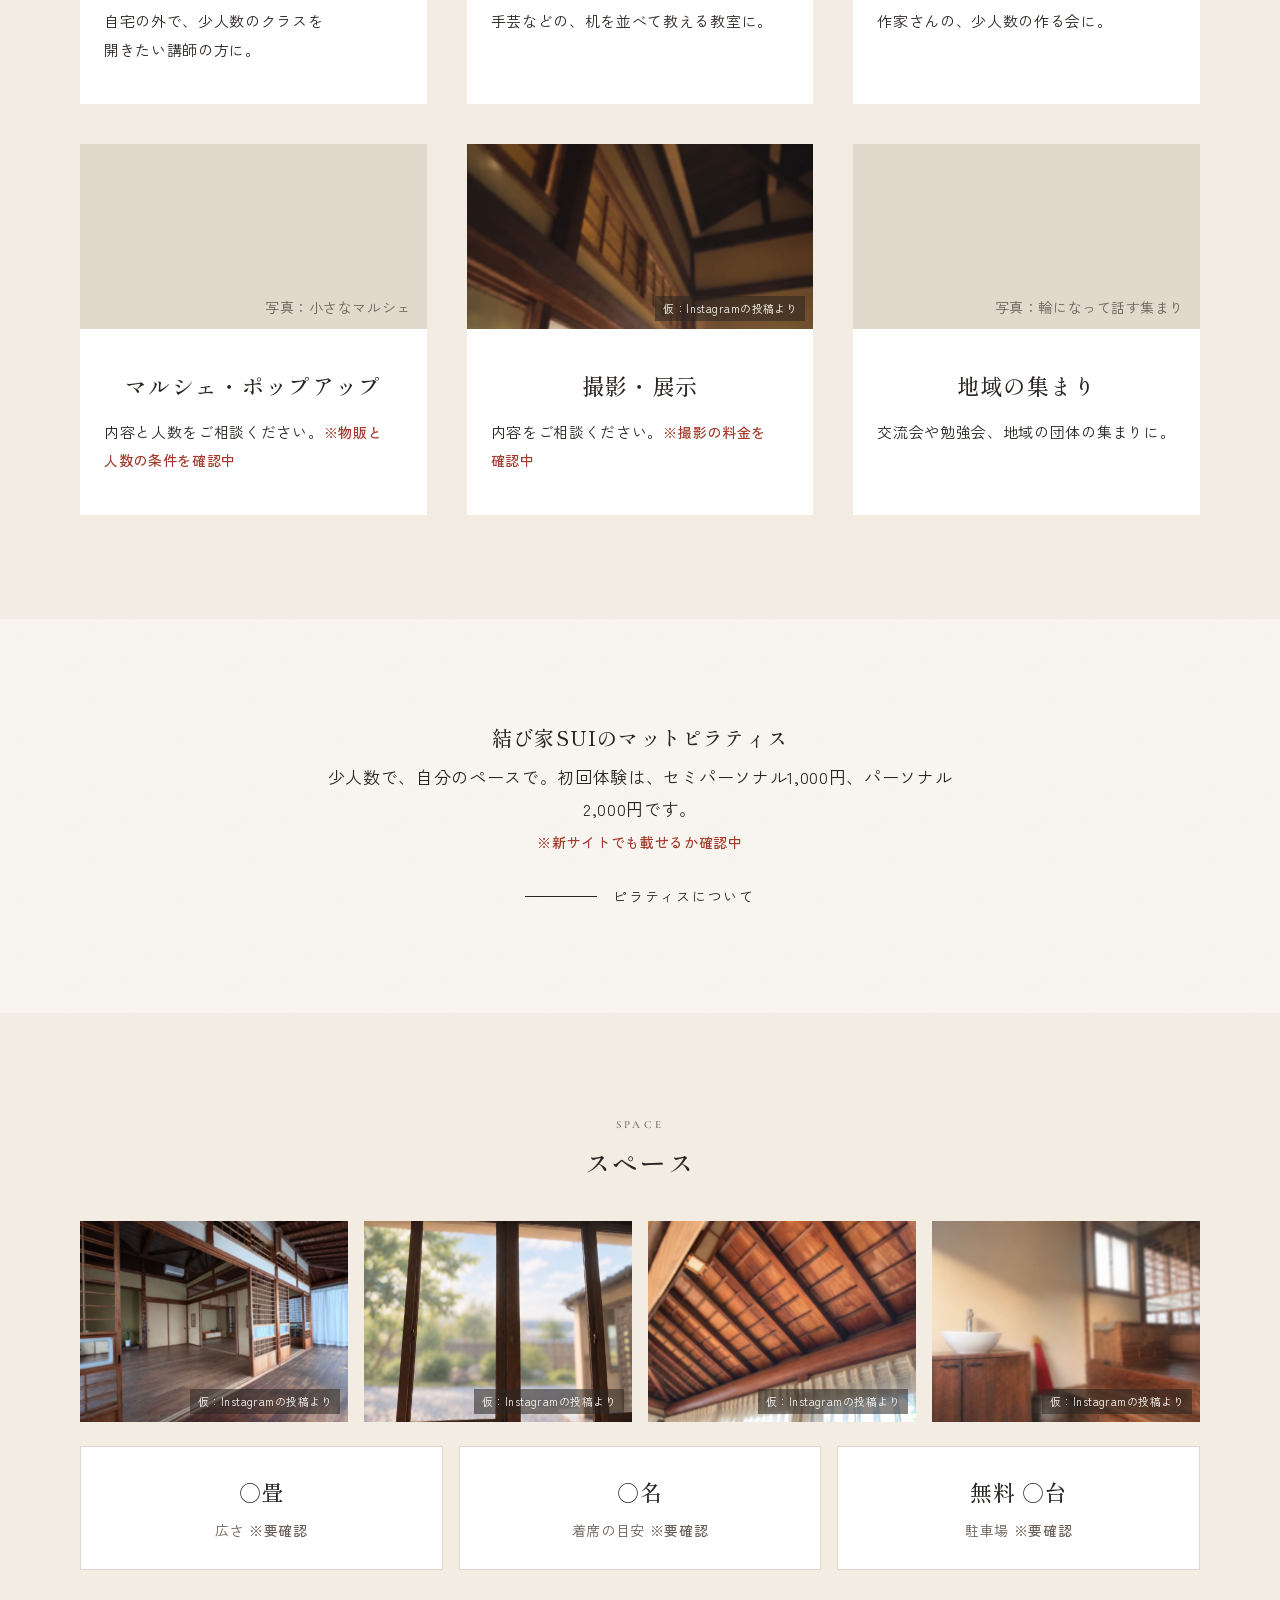
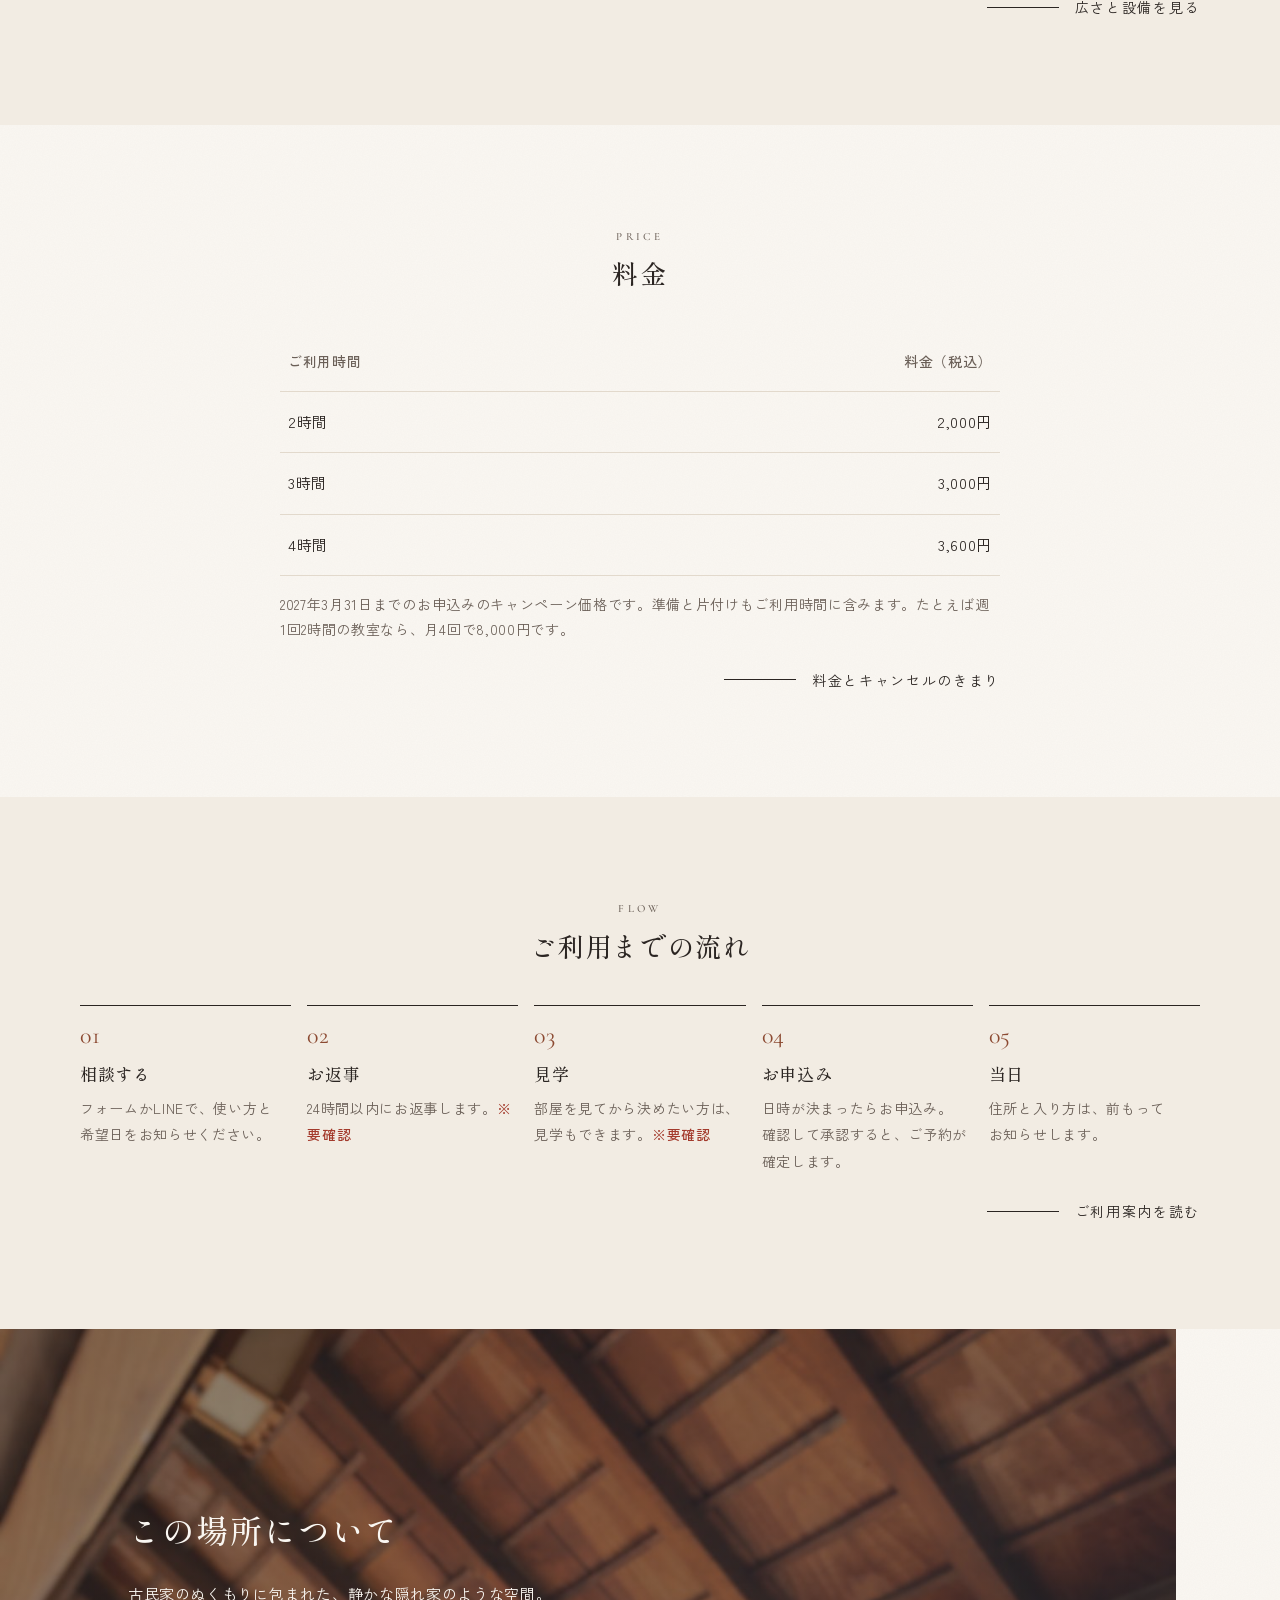
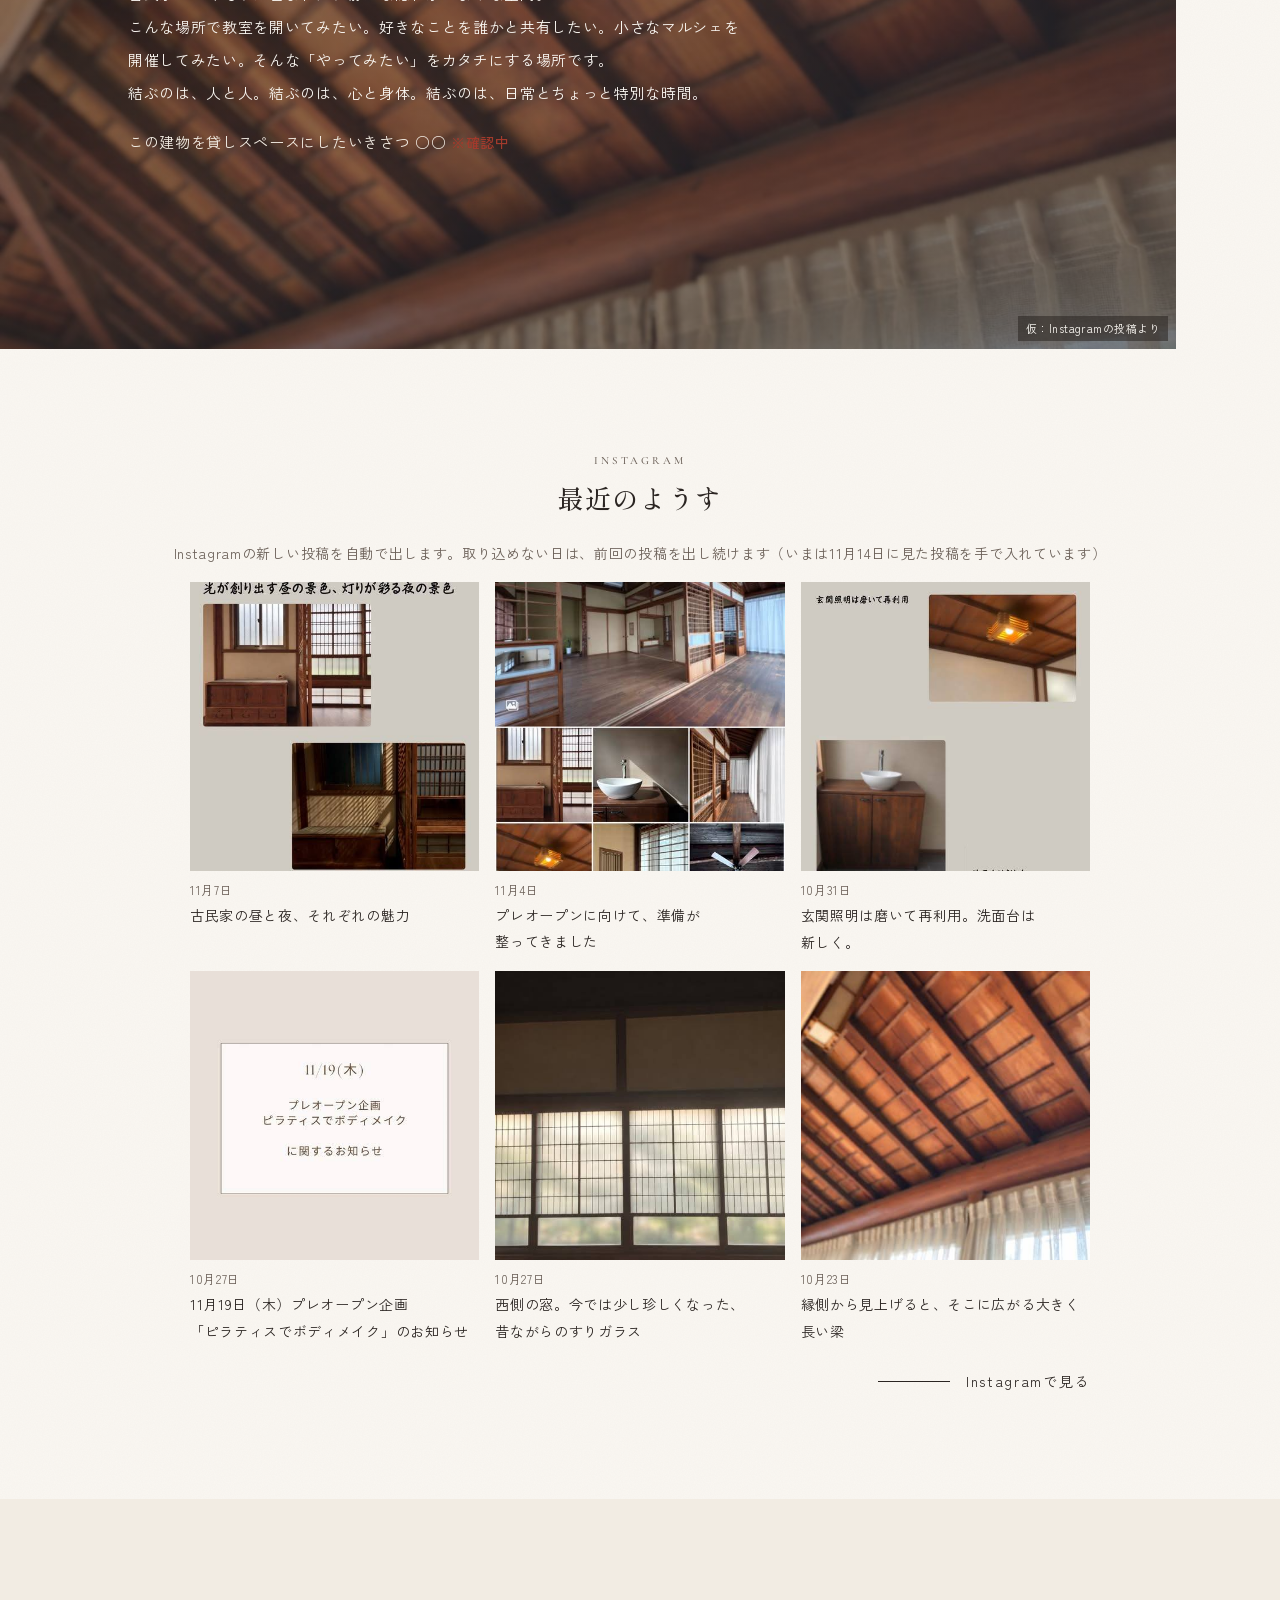
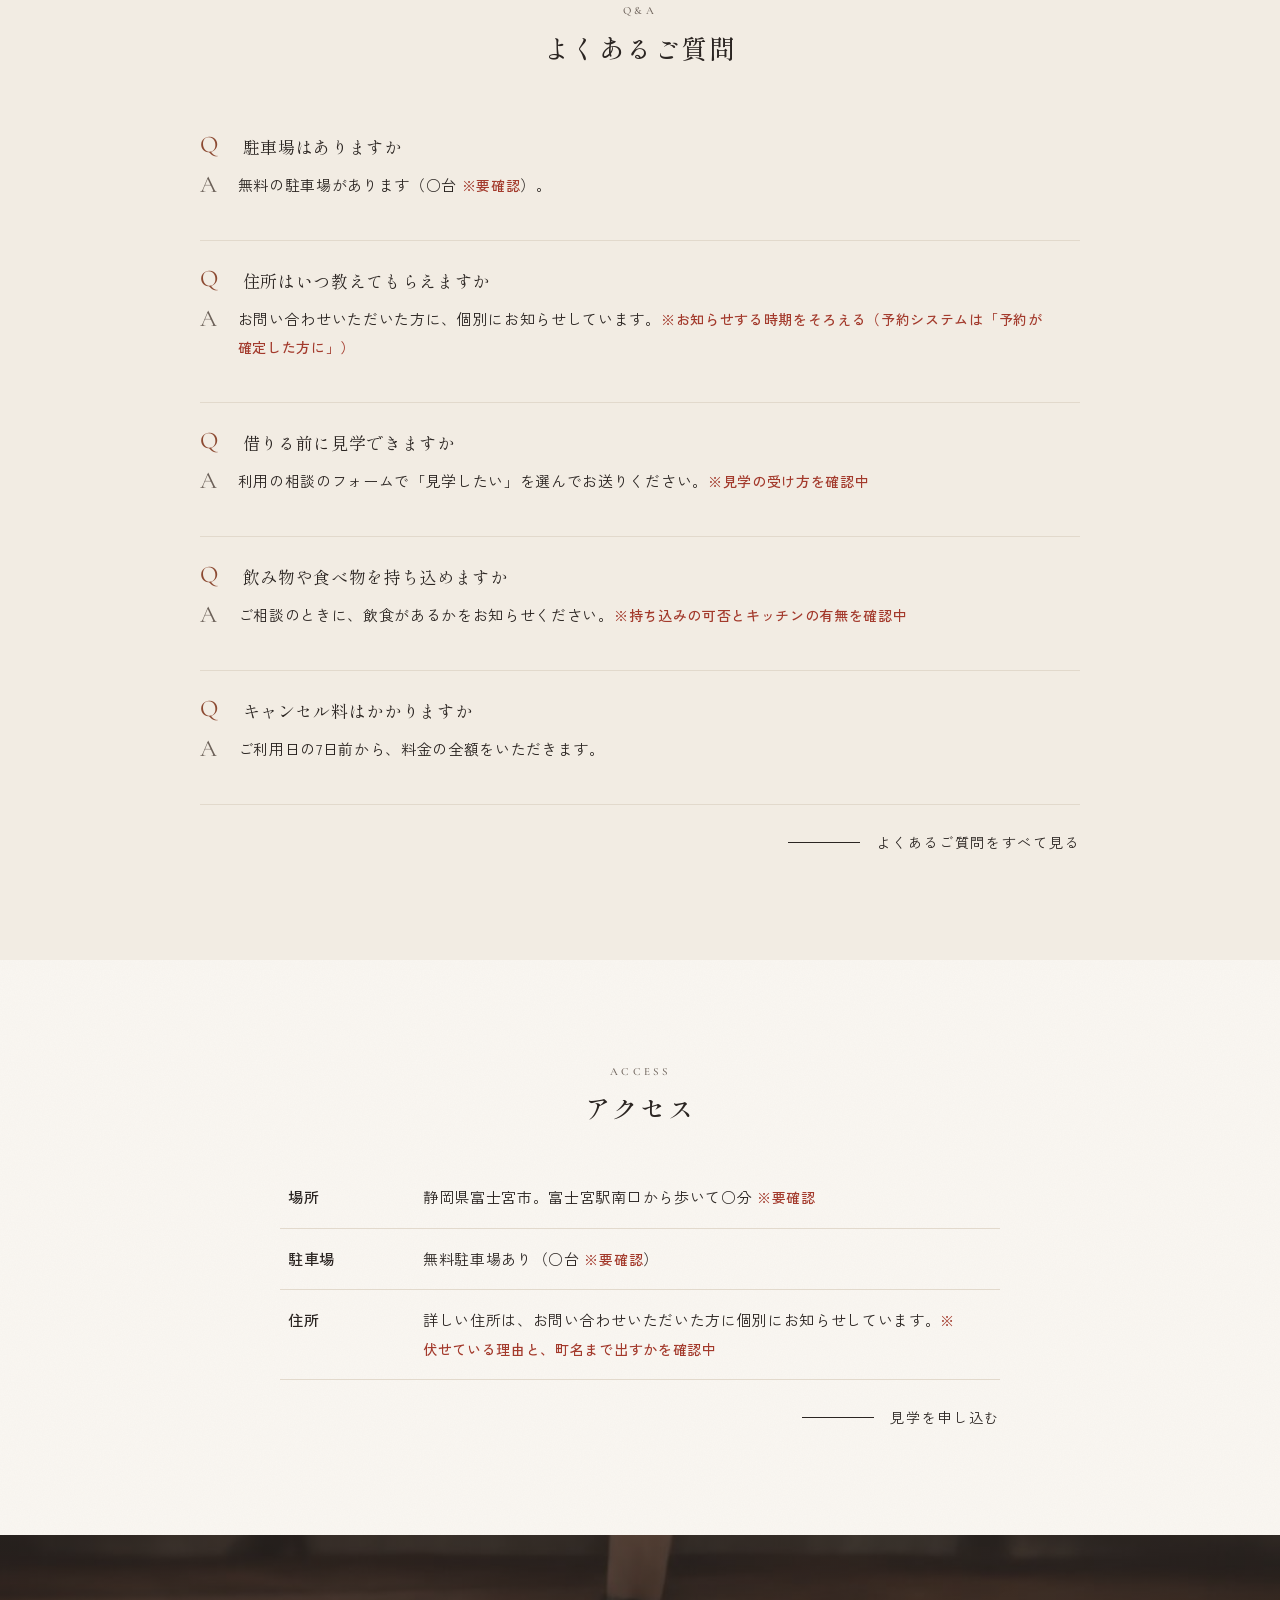
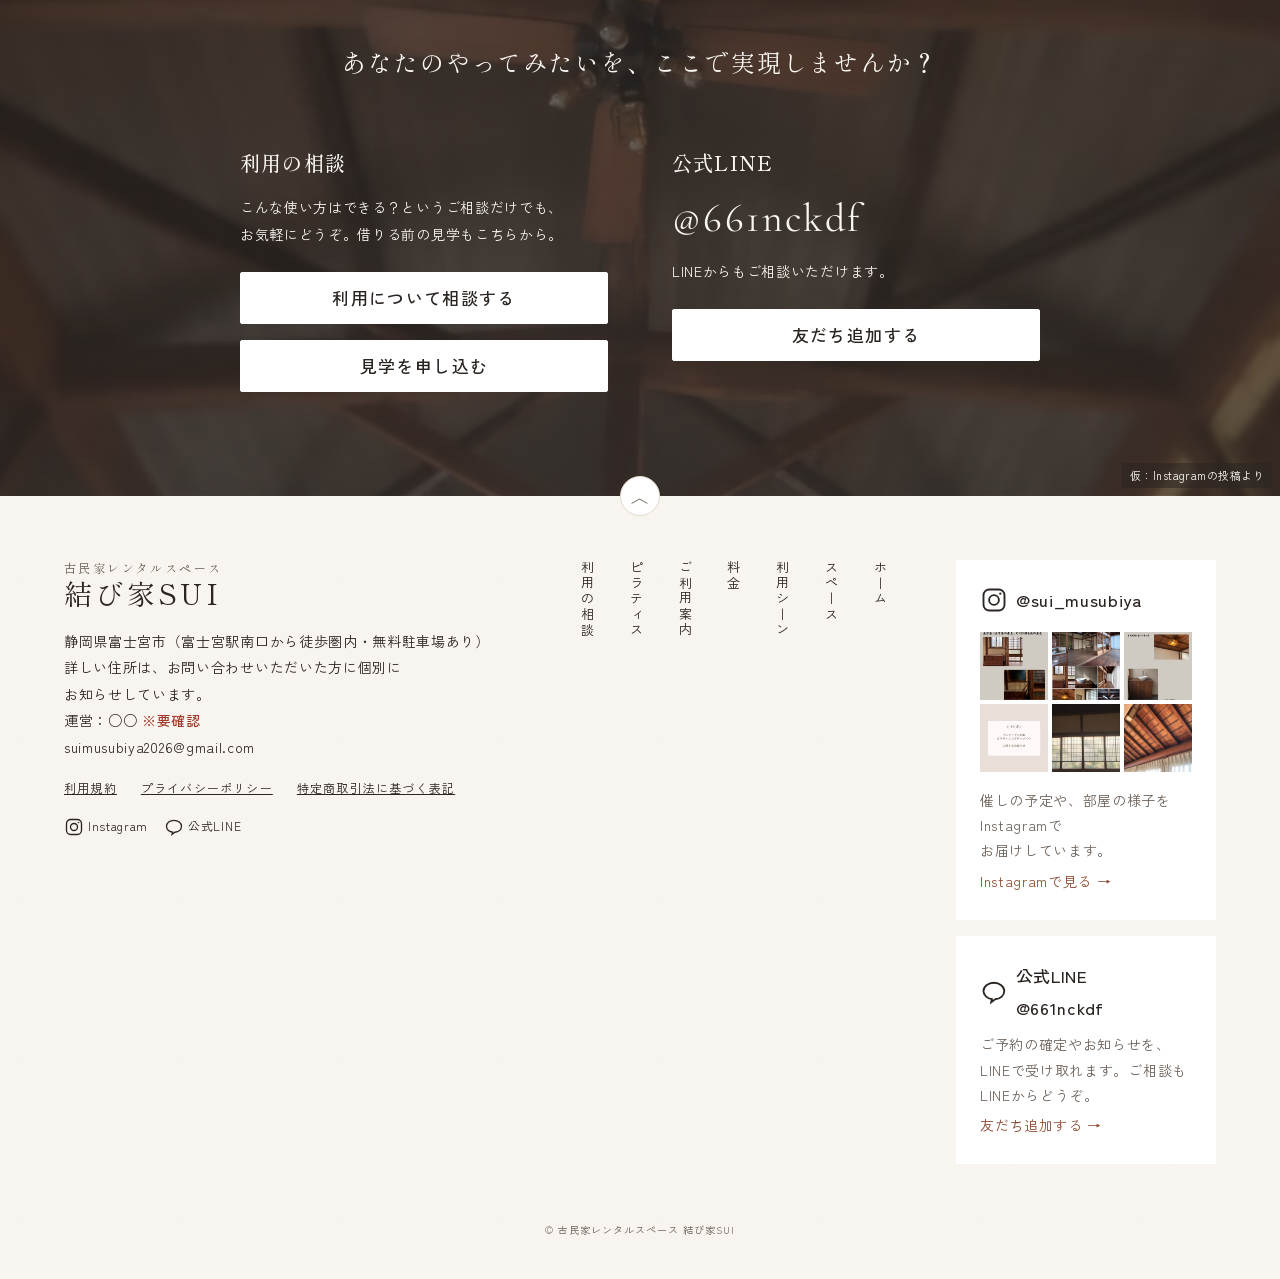
==== commit 13bafa85: "ページの分け方を要件定義書と情報設計の案に合わせて組み直す 2026-11-14 の CEO 指示で、要件定義書（REQUIREMENTS_2026-11-14.md）と 情報設計の案（INFORMA" ====
--- a/index.html
+++ b/index.html
@@ -4,17 +4,17 @@
 <meta charset="utf-8">
 <meta name="viewport" content="width=device-width, initial-scale=1">
 <title>富士宮の古民家レンタルスペース｜結び家SUI（モック）</title>
-<meta name="description" content="富士宮駅から歩ける古民家を2時間2,000円から。教室・ワークショップ・撮影に。少人数のマットピラティス（初回1,000円〜）も開いています。">
+<meta name="description" content="富士宮駅南口から徒歩圏内、無料駐車場あり。ヨガやピラティスの教室、ワークショップ、小さな集まりに使える貸しスペースです。2時間2,000円から（税込）。">
 <link rel="preconnect" href="https://fonts.googleapis.com">
 <link rel="preconnect" href="https://fonts.gstatic.com" crossorigin>
 <link href="https://fonts.googleapis.com/css2?family=Cormorant+Garamond:wght@500&family=Shippori+Mincho:wght@500&family=Zen+Kaku+Gothic+New:wght@400;500&display=swap" rel="stylesheet">
-<link rel="stylesheet" href="assets/site.css?v=8">
+<link rel="stylesheet" href="assets/site.css?v=11">
 </head>
 <body id="top">
 <div data-include="header"></div>
 
 <main>
-  <!-- 最初の画面：左にロゴ、右に写真、右下に縦書きの白枠 -->
+  <!-- 1. ヒーロー：左にロゴ、右に写真、右下に縦書きの白枠。下に料金の一行と相談ボタン -->
   <div class="mv">
     <div class="mv-logo">
       <a href="index.html" aria-label="結び家SUI ホーム">
@@ -22,111 +22,171 @@
         <h1>結び家<span class="tcy">SUI</span></h1>
       </a>
     </div>
-    <div class="ph dark mv-photo photo" style="background-image:url(assets/img/shoji.jpg)" data-label="写真：障子越しの光が入る和室（撮影予定）"></div>
+    <div class="ph dark mv-photo photo" style="background-image:url(assets/img/shoji.jpg)" data-label="写真：障子越しの光が入る部屋（撮影予定）"></div>
     <div class="mv-copy">
-      <h2>日常から少し離れて、<br>心と身体を整える場所。</h2>
-      <p>富士宮駅から歩ける古民家を、<br><span class="tcy">2</span>時間から借りられます。<br>少人数のマットピラティスも開いています。</p>
+      <h2>民家の小さな空間から、<br>人と人がつながる場所を。</h2>
+      <p>富士宮駅南口から歩いて来られます。<br>無料の駐車場があります。</p>
+    </div>
+  </div>
+  <div class="mv-cta">
+    <p class="price">2時間2,000円から</p>
+    <p class="price-note">税込。2027年3月31日までのお申込みのキャンペーン価格です。</p>
+    <p class="lead">ピラティスやヨガ、ワークショップ、お教室、小さなマルシェ。地域のみなさんが、自分の活動をかたちにできる貸しスペースです。</p>
+    <div class="btns">
+      <a class="btn primary" href="contact.html">利用について相談する</a>
+      <a class="line-link" href="contact.html?type=visit">見学したい</a>
     </div>
   </div>
 
-  <!-- 写真の帯 -->
-  <div class="intro-strip">
-    <a class="line-link" href="about.html">結び家SUIの過ごし方</a>
-    <div class="row">
-      <div class="ph photo" style="background-image:url(assets/img/room.jpg)" data-label="写真：部屋の全景"></div>
-      <div class="ph" data-label="写真：マットピラティスの様子"></div>
-      <div class="ph" data-label="写真：ワークショップの机"></div>
-      <div class="ph photo" style="background-image:url(assets/img/garden.jpg)" data-label="写真：縁側と庭"></div>
-    </div>
-  </div>
-
-  <!-- お知らせ（Instagramの投稿を表示する予定） -->
-  <section class="sec">
-    <div class="news">
-      <h2 class="sec-ttl"><small>News</small>お知らせ</h2>
-      <p class="ig-note note">Instagramの投稿から自動で表示します（いまは11月14日に見た投稿を手で入れています）</p>
-      <ul class="news-list">
-        <li><div class="info"><time>2026年11月7日</time><span class="cat">Instagram</span></div><a href="https://www.instagram.com/p/DfcEiLHGvTW/" target="_blank" rel="noopener">古民家の昼と夜、それぞれの魅力</a></li>
-        <li><div class="info"><time>2026年11月4日</time><span class="cat">Instagram</span></div><a href="https://www.instagram.com/p/DfWBV_NGq1J/" target="_blank" rel="noopener">プレオープンに向けて、準備が整ってきました</a></li>
-        <li><div class="info"><time>2026年10月31日</time><span class="cat">Instagram</span></div><a href="https://www.instagram.com/p/DfKJiANmpR-/" target="_blank" rel="noopener">玄関照明は磨いて再利用。洗面台は新しく。</a></li>
-        <li><div class="info"><time>2026年10月27日</time><span class="cat">Instagram</span></div><a href="https://www.instagram.com/p/DfBBvKOk40o/" target="_blank" rel="noopener">11月19日（木）プレオープン企画「ピラティスでボディメイク」のお知らせ</a></li>
-        <li><div class="info"><time>2026年10月27日</time><span class="cat">Instagram</span></div><a href="https://www.instagram.com/p/DfBswfVtsW6/" target="_blank" rel="noopener">西側の窓。今では少し珍しくなった、昔ながらのすりガラス</a></li>
-      </ul>
-      <div class="sec-foot"><a class="line-link" href="news.html">お知らせ一覧</a></div>
+  <!-- 2. 利用シーン -->
+  <section class="pickup">
+    <h2 class="sec-ttl"><small>Scenes</small>利用シーン</h2>
+    <div class="pickup-grid">
+      <a href="scenes.html#yoga-pilates">
+        <div class="ph photo" style="background-image:url(assets/img/room.jpg)" data-label="写真：マットを敷いた部屋"></div>
+        <div class="box"><h3>ヨガ・ピラティス</h3><p>自宅の外で、少人数のクラスを開きたい講師の方に。</p></div>
+      </a>
+      <a href="scenes.html#class">
+        <div class="ph" data-label="写真：机を並べた教室"></div>
+        <div class="box"><h3>小さなお教室</h3><p>手芸などの、机を並べて教える教室に。</p></div>
+      </a>
+      <a href="scenes.html#workshop">
+        <div class="ph" data-label="写真：ワークショップの手元"></div>
+        <div class="box"><h3>ワークショップ</h3><p>作家さんの、少人数の作る会に。</p></div>
+      </a>
+      <a href="scenes.html#marche">
+        <div class="ph" data-label="写真：小さなマルシェ"></div>
+        <div class="box"><h3>マルシェ・ポップアップ</h3><p>内容と人数をご相談ください。<span class="todo">※物販と人数の条件を確認中</span></p></div>
+      </a>
+      <a href="scenes.html#photo">
+        <div class="ph photo" style="background-image:url(assets/img/tall-shoji.jpg)" data-label="写真：障子の壁"></div>
+        <div class="box"><h3>撮影・展示</h3><p>内容をご相談ください。<span class="todo">※撮影の料金を確認中</span></p></div>
+      </a>
+      <a href="scenes.html#community">
+        <div class="ph" data-label="写真：輪になって話す集まり"></div>
+        <div class="box"><h3>地域の集まり</h3><p>交流会や勉強会、地域の団体の集まりに。</p></div>
+      </a>
     </div>
   </section>
 
-  <!-- 写真の上に紹介文 -->
+  <!-- 主催のピラティス（新サイトでも載せる場合。CLIENT_QUESTIONS A10） -->
+  <section class="sec">
+    <div class="narrow" style="text-align:center">
+      <h2 class="sub-ttl" style="margin-top:0">結び家SUIのマットピラティス</h2>
+      <p>少人数で、自分のペースで。初回体験は、セミパーソナル1,000円、パーソナル2,000円です。<br><span class="todo">※新サイトでも載せるか確認中</span></p>
+      <a class="line-link" href="pilates.html">ピラティスについて</a>
+    </div>
+  </section>
+
+  <!-- 3. スペース -->
+  <section class="sec tint">
+    <h2 class="sec-ttl"><small>Space</small>スペース</h2>
+    <div class="gallery four">
+      <div class="ph photo" style="background-image:url(assets/img/room.jpg)" data-label="写真：部屋の全景"></div>
+      <div class="ph photo" style="background-image:url(assets/img/garden.jpg)" data-label="写真：縁側と庭"></div>
+      <div class="ph photo" style="background-image:url(assets/img/beams.jpg)" data-label="写真：梁"></div>
+      <div class="ph photo" style="background-image:url(assets/img/genkan.jpg)" data-label="写真：玄関"></div>
+    </div>
+    <ul class="facts">
+      <li><b>○畳</b><span>広さ <span class="todo">※要確認</span></span></li>
+      <li><b>○名</b><span>着席の目安 <span class="todo">※要確認</span></span></li>
+      <li><b>無料 ○台</b><span>駐車場 <span class="todo">※要確認</span></span></li>
+    </ul>
+    <div class="sec-foot" style="max-width:1120px;margin-left:auto;margin-right:auto"><a class="line-link" href="space.html">広さと設備を見る</a></div>
+  </section>
+
+  <!-- 4. 料金 -->
+  <section class="sec">
+    <h2 class="sec-ttl"><small>Price</small>料金</h2>
+    <div class="narrow">
+      <table class="t">
+        <thead><tr><th>ご利用時間</th><th style="text-align:right">料金（税込）</th></tr></thead>
+        <tbody>
+          <tr><td>2時間</td><td class="num">2,000円</td></tr>
+          <tr><td>3時間</td><td class="num">3,000円</td></tr>
+          <tr><td>4時間</td><td class="num">3,600円</td></tr>
+        </tbody>
+      </table>
+      <p class="note" style="margin-top:var(--s-3)">2027年3月31日までのお申込みのキャンペーン価格です。準備と片付けもご利用時間に含みます。たとえば週1回2時間の教室なら、月4回で8,000円です。</p>
+      <div class="sec-foot"><a class="line-link" href="price.html">料金とキャンセルのきまり</a></div>
+    </div>
+  </section>
+
+  <!-- 5. 利用までの流れ -->
+  <section class="sec tint">
+    <h2 class="sec-ttl"><small>Flow</small>ご利用までの流れ</h2>
+    <ol class="flow">
+      <li><b>相談する</b><p>フォームかLINEで、使い方と希望日をお知らせください。</p></li>
+      <li><b>お返事</b><p>24時間以内にお返事します。<span class="todo">※要確認</span></p></li>
+      <li><b>見学</b><p>部屋を見てから決めたい方は、見学もできます。<span class="todo">※要確認</span></p></li>
+      <li><b>お申込み</b><p>日時が決まったらお申込み。確認して承認すると、ご予約が確定します。</p></li>
+      <li><b>当日</b><p>住所と入り方は、前もってお知らせします。</p></li>
+    </ol>
+    <div class="sec-foot" style="max-width:1120px;margin-left:auto;margin-right:auto"><a class="line-link" href="guide.html">ご利用案内を読む</a></div>
+  </section>
+
+  <!-- 6. この場所について（要件定義書の Concept） -->
   <section class="band">
-    <a class="line-link band-link" href="about.html">結び家SUIとは</a>
     <div class="band-inner">
       <div class="ph darker ph-bg photo" style="background-image:linear-gradient(rgba(43,37,34,.55),rgba(43,37,34,.55)),url(assets/img/beams.jpg)" data-label="写真：木の床と柱のある部屋（撮影予定）"></div>
       <div class="txt">
-        <h2>結び家SUIについて</h2>
+        <h2>この場所について</h2>
         <p>古民家のぬくもりに包まれた、静かな隠れ家のような空間。<br>
-        木のぬくもりに包まれながら、人と人が出会い、つながり、新しい何かが生まれる。<br>
+        こんな場所で教室を開いてみたい。好きなことを誰かと共有したい。小さなマルシェを開催してみたい。そんな「やってみたい」をカタチにする場所です。<br>
         結ぶのは、人と人。結ぶのは、心と身体。結ぶのは、日常とちょっと特別な時間。</p>
+        <p class="note" style="color:#F2ECE3">この建物を貸しスペースにしたいきさつ ○○ <span class="todo">※確認中</span></p>
       </div>
     </div>
   </section>
 
-  <!-- 3つの入口 -->
-  <ul class="services">
-    <li>
-      <h3>古民家を借りる</h3>
-      <p class="icon"><svg viewBox="0 0 84 84" aria-hidden="true"><path d="M10 40 42 14l32 26"/><path d="M19 33v37h46V33"/><path d="M36 70V51h12v19"/></svg></p>
-      <p>教室、ワークショップ、小さなマルシェ、撮影に。2時間2,000円から（税込。2027年3月31日までのお申込み）。</p>
-      <p class="more"><a class="line-link" href="reserve.html#rental">空きを見て申し込む</a></p>
-    </li>
-    <li>
-      <h3>ヨガ</h3>
-      <p class="icon"><svg viewBox="0 0 84 84" aria-hidden="true"><circle cx="42" cy="20" r="6"/><path d="M42 28v18"/><path d="M26 38c6 5 11 7 16 7s10-2 16-7"/><path d="M20 62c8-7 15-9 22-9s14 2 22 9"/><path d="M16 67h52"/></svg></p>
-      <p>古民家の部屋で、ゆっくり体を動かすクラス。内容と日程は準備中です。<span class="todo">※要確認</span></p>
-      <p class="more"><a class="line-link" href="yoga.html">ヨガについて</a></p>
-    </li>
-    <li>
-      <h3>マットピラティス</h3>
-      <p class="icon"><svg viewBox="0 0 84 84" aria-hidden="true"><rect x="10" y="58" width="64" height="6"/><circle cx="20" cy="47" r="5"/><path d="M26 51l24-6"/><path d="M50 45l14-16"/><path d="M33 49l6-12"/></svg></p>
-      <p>少人数で、自分のペースで。パーソナル50分、セミパーソナル60分（最大5名）。初回体験は1,000円から。</p>
-      <p class="more"><a class="line-link" href="pilates.html">ピラティスについて</a></p>
-    </li>
-  </ul>
+  <!-- 7. 最近のようす（Instagram） -->
+  <section class="sec">
+    <h2 class="sec-ttl"><small>Instagram</small>最近のようす</h2>
+    <p class="note" style="text-align:center;margin-top:calc(-1 * var(--s-3))">Instagramの新しい投稿を自動で出します。取り込めない日は、前回の投稿を出し続けます（いまは11月14日に見た投稿を手で入れています）</p>
+    <div class="ig-grid">
+      <a href="https://www.instagram.com/p/DfcEiLHGvTW/" target="_blank" rel="noopener"><img src="assets/img/ig/DfcEiLHGvTW.jpg" alt="" loading="lazy"><p><time>11月7日</time>古民家の昼と夜、それぞれの魅力</p></a>
+      <a href="https://www.instagram.com/p/DfWBV_NGq1J/" target="_blank" rel="noopener"><img src="assets/img/ig/DfWBV_NGq1J.jpg" alt="" loading="lazy"><p><time>11月4日</time>プレオープンに向けて、準備が整ってきました</p></a>
+      <a href="https://www.instagram.com/p/DfKJiANmpR-/" target="_blank" rel="noopener"><img src="assets/img/ig/DfKJiANmpR-.jpg" alt="" loading="lazy"><p><time>10月31日</time>玄関照明は磨いて再利用。洗面台は新しく。</p></a>
+      <a href="https://www.instagram.com/p/DfBBvKOk40o/" target="_blank" rel="noopener"><img src="assets/img/ig/DfBBvKOk40o.jpg" alt="" loading="lazy"><p><time>10月27日</time>11月19日（木）プレオープン企画「ピラティスでボディメイク」のお知らせ</p></a>
+      <a href="https://www.instagram.com/p/DfBswfVtsW6/" target="_blank" rel="noopener"><img src="assets/img/ig/DfBswfVtsW6.jpg" alt="" loading="lazy"><p><time>10月27日</time>西側の窓。今では少し珍しくなった、昔ながらのすりガラス</p></a>
+      <a href="https://www.instagram.com/p/De2xdJBTn5W/" target="_blank" rel="noopener"><img src="assets/img/ig/De2xdJBTn5W.jpg" alt="" loading="lazy"><p><time>10月23日</time>縁側から見上げると、そこに広がる大きく長い梁</p></a>
+    </div>
+    <div class="sec-foot" style="max-width:900px;margin-left:auto;margin-right:auto"><a class="line-link" href="https://www.instagram.com/sui_musubiya/" target="_blank" rel="noopener">Instagramで見る</a></div>
+  </section>
 
-  <!-- 3つの紹介（料金・催し・アクセス） -->
-  <div class="pickup">
-    <div class="pickup-grid">
-      <a href="reserve.html">
-        <div class="ph photo" style="background-image:url(assets/img/window-cabinet.jpg)" data-label="写真：机を並べた教室の様子"></div>
-        <div class="box"><h3>料金と空き状況</h3><p>2時間2,000円、3時間3,000円、4時間3,600円（税込）。今週と来週の空きは、ご予約のページで確かめられます。</p></div>
-      </a>
-      <a href="news.html">
-        <div class="ph" data-label="写真：ワークショップの様子"></div>
-        <div class="box"><h3>ワークショップ・イベント</h3><p>古民家で開く季節の催しです。ひとりでのご参加も歓迎しています。</p></div>
-      </a>
-      <a href="about.html#access">
-        <div class="ph" data-label="写真：外観と駐車場"></div>
-        <div class="box"><h3>アクセス</h3><p>富士宮駅南口から歩いて来られます。無料駐車場があります。詳しい住所は、ご予約が確定した方にお知らせしています。</p></div>
-      </a>
-    </div>
-  </div>
-
-  <!-- よくあるご質問 -->
-  <section class="sec">
+  <!-- 8. よくある質問（5問。全部はご利用案内に） -->
+  <section class="sec tint">
     <div class="qa">
       <h2 class="sec-ttl"><small>Q&amp;A</small>よくあるご質問</h2>
       <ul class="qa-list">
         <li><p class="q">駐車場はありますか</p><p class="a"><span>無料の駐車場があります（○台 <span class="todo">※要確認</span>）。</span></p></li>
-        <li><p class="q">飲み物や食べ物を持ち込めますか</p><p class="a"><span>お申込みのときに、飲食の有無をお知らせください。<span class="todo">※持ち込みの可否とキッチンの有無を確認中</span></span></p></li>
-        <li><p class="q">借りる前に見学できますか</p><p class="a"><span>公式LINEでご相談ください。<span class="todo">※見学の受け方を確認中</span></span></p></li>
-        <li><p class="q">キャンセル料はかかりますか</p><p class="a"><span>レンタルは、ご利用日の7日前から料金の全額をいただきます。</span></p></li>
-        <li><p class="q">住所を教えてください</p><p class="a"><span>富士宮駅南口から歩いて来られる場所です。詳しい住所は、ご予約が確定した方にお知らせしています。</span></p></li>
+        <li><p class="q">住所はいつ教えてもらえますか</p><p class="a"><span>お問い合わせいただいた方に、個別にお知らせしています。<span class="todo">※お知らせする時期をそろえる（予約システムは「予約が確定した方に」）</span></span></p></li>
+        <li><p class="q">借りる前に見学できますか</p><p class="a"><span>利用の相談のフォームで「見学したい」を選んでお送りください。<span class="todo">※見学の受け方を確認中</span></span></p></li>
+        <li><p class="q">飲み物や食べ物を持ち込めますか</p><p class="a"><span>ご相談のときに、飲食があるかをお知らせください。<span class="todo">※持ち込みの可否とキッチンの有無を確認中</span></span></p></li>
+        <li><p class="q">キャンセル料はかかりますか</p><p class="a"><span>ご利用日の7日前から、料金の全額をいただきます。</span></p></li>
       </ul>
-      <div class="sec-foot"><a class="line-link" href="contact.html#faq">よくあるご質問</a></div>
+      <div class="sec-foot"><a class="line-link" href="guide.html#faq">よくあるご質問をすべて見る</a></div>
     </div>
   </section>
+
+  <!-- 9. アクセス -->
+  <section class="sec" id="access">
+    <h2 class="sec-ttl"><small>Access</small>アクセス</h2>
+    <div class="narrow">
+      <table class="t">
+        <tbody>
+          <tr><th scope="row">場所</th><td>静岡県富士宮市。富士宮駅南口から歩いて○分 <span class="todo">※要確認</span></td></tr>
+          <tr><th scope="row">駐車場</th><td>無料駐車場あり（○台 <span class="todo">※要確認</span>）</td></tr>
+          <tr><th scope="row">住所</th><td>詳しい住所は、お問い合わせいただいた方に個別にお知らせしています。<span class="todo">※伏せている理由と、町名まで出すかを確認中</span></td></tr>
+        </tbody>
+      </table>
+      <div class="sec-foot"><a class="line-link" href="contact.html?type=visit">見学を申し込む</a></div>
+    </div>
+  </section>
+  <!-- 10. 最後の誘いは、フッターの上の帯（全ページ共通） -->
 </main>
 
 <div data-include="footer"></div>
-<script src="assets/site.js?v=5"></script>
+<script src="assets/site.js?v=6"></script>
 </body>
 </html>
--- a/assets/site.css
+++ b/assets/site.css
@@ -343,3 +343,83 @@
 .ph.photo { background-size: cover; background-position: center; }
 .ph.photo::after { content: "仮：Instagramの投稿より"; font-size: 11px; letter-spacing: 0.04em; color: #FAF7F2; background: rgba(43, 37, 34, 0.55); padding: 2px var(--s-2); margin: var(--s-2); }
 .ig-grid img, .f-ig .grid img { display: block; width: 100%; aspect-ratio: 1; object-fit: cover; background: var(--c-surface); }
+
+/* ---------- 2026-11-14 構成の組み直し（docs/INFORMATION_ARCHITECTURE.md）で足した部品 ---------- */
+/* TOP の最初の画面の下：料金の一行と相談ボタン。右は縦書きの白枠がかかるぶん空け、白枠の下端まで高さを取る */
+.mv-cta { width: calc(100% - var(--copy-w)); min-height: 320px; padding: var(--s-5) var(--s-6) 0; }
+.mv-cta .price { font-family: var(--f-head); font-size: 1.375rem; letter-spacing: 0.06em; margin-bottom: var(--s-1); }
+.mv-cta .price-note { font-size: var(--t-note); color: var(--c-ink-muted); }
+.mv-cta .lead { max-width: 560px; }
+.mv-cta .btns { display: flex; flex-wrap: wrap; align-items: center; gap: var(--s-3) var(--s-5); margin-top: var(--s-4); }
+
+.tint { background: var(--c-surface); }
+.narrow { max-width: 720px; margin: 0 auto; }
+.sub-ttl { font-size: 1.25rem; margin: var(--s-5) 0 var(--s-2); }
+.center-text .btns, .narrow .btns { display: flex; flex-wrap: wrap; justify-content: center; gap: var(--s-3); margin-top: var(--s-4); }
+
+/* 数字3つ（広さ・定員・駐車台数） */
+.facts { list-style: none; margin: var(--s-4) auto 0; padding: 0; max-width: 1120px; display: grid; grid-template-columns: repeat(3, 1fr); gap: var(--s-3); }
+.facts li { background: var(--c-paper); border: 1px solid var(--c-line); padding: var(--s-4) var(--s-3); text-align: center; }
+.facts b { display: block; font-family: var(--f-head); font-weight: 500; font-size: 1.375rem; }
+.facts span { font-size: var(--t-note); color: var(--c-ink-muted); }
+
+/* 写真の並び */
+.gallery { max-width: 1120px; margin: 0 auto; display: grid; grid-template-columns: repeat(3, 1fr); gap: var(--s-3); }
+.gallery.four { grid-template-columns: repeat(4, 1fr); }
+.gallery .ph { aspect-ratio: 4 / 3; }
+
+/* 利用までの流れ（TOP は横並び、ご利用案内は縦並び） */
+.flow { list-style: none; counter-reset: flow; margin: 0 auto; padding: 0; max-width: 1120px; display: grid; grid-template-columns: repeat(5, 1fr); gap: var(--s-3); }
+.flow li { counter-increment: flow; border-top: 1px solid var(--c-ink); padding-top: var(--s-3); }
+.flow li::before { content: counter(flow, decimal-leading-zero); display: block; font-family: var(--f-label); font-size: 1.5rem; line-height: 1.2; color: var(--c-accent); margin-bottom: var(--s-2); }
+.flow b { display: block; font-family: var(--f-head); font-weight: 500; font-size: 1.0625rem; margin-bottom: var(--s-1); }
+.flow p { margin: 0; font-size: var(--t-note); color: var(--c-ink-muted); }
+.flow.stack { grid-template-columns: 1fr; max-width: 900px; gap: 0; }
+.flow.stack li { display: grid; grid-template-columns: 3em 12em 1fr; gap: var(--s-3); align-items: baseline; padding: var(--s-3) 0; border-top-color: var(--c-line); }
+.flow.stack li::before { margin: 0; }
+.flow.stack b { margin: 0; }
+
+/* 利用シーン：用途ごとの中身 */
+.scene { max-width: 1120px; margin: 0 auto; }
+.scene dl { margin: 0 0 var(--s-4); }
+.scene dt { font-weight: 500; font-size: var(--t-note); color: var(--c-ink-muted); margin-top: var(--s-3); }
+.scene dd { margin: var(--s-1) 0 0; }
+
+/* Instagram の新しい投稿（本番はサーバー側で取り込み、取れない日は前回の投稿を出す） */
+.ig-grid { display: grid; grid-template-columns: repeat(3, 1fr); gap: var(--s-3); max-width: 900px; margin: 0 auto; }
+.ig-grid a { text-decoration: none; display: block; }
+.ig-grid p { font-size: var(--t-note); margin: var(--s-2) 0 0; }
+.ig-grid time { display: block; color: var(--c-ink-muted); font-size: 12px; }
+
+/* フッターの上の誘い */
+.f-cta-lead { grid-column: 1 / -1; text-align: center; font-family: var(--f-head); font-size: 1.5rem; letter-spacing: 0.08em; margin: 0; }
+
+/* スマホの画面下に固定する2つのボタン（ヒーローを過ぎてから出す。利用の相談のページでは出さない） */
+.sp-bar { display: none; }
+
+@media (max-width: 1023px) {
+  .flow { grid-template-columns: 1fr 1fr; gap: var(--s-4) var(--s-3); }
+  .gallery.four { grid-template-columns: repeat(2, 1fr); }
+}
+@media (max-width: 767px) {
+  /* スマホでは縦書きの白枠が写真の下の段に入る。高さを固定すると白枠が次の段にはみ出すので、段の高さで決める */
+  .mv { height: auto; min-height: 0; grid-template-rows: clamp(260px, 40vh, 380px) auto; }
+  .mv-cta { width: auto; min-height: 0; padding: var(--s-5) var(--s-3) 0; }
+  .facts { grid-template-columns: 1fr; }
+  .gallery, .gallery.four { grid-template-columns: repeat(2, 1fr); gap: var(--s-2); }
+  .flow { grid-template-columns: 1fr; gap: var(--s-3); }
+  .flow.stack li { grid-template-columns: 2.5em 1fr; }
+  .flow.stack li p { grid-column: 2; }
+  .ig-grid { grid-template-columns: repeat(2, 1fr); }
+  .f-cta-lead { font-size: 1.25rem; }
+  .sp-bar {
+    position: fixed; left: 0; right: 0; bottom: 0; z-index: 35; display: grid; grid-template-columns: 1fr 1fr; gap: var(--s-2);
+    padding: var(--s-2) var(--s-3) calc(var(--s-2) + env(safe-area-inset-bottom));
+    background: rgba(250, 247, 242, 0.96); border-top: 1px solid var(--c-line);
+    transform: translateY(110%); transition: transform 0.25s ease;
+  }
+  body.sp-bar-on .sp-bar { transform: none; }
+  .sp-bar .btn { min-height: 48px; padding: 0 var(--s-2); font-size: 0.9375rem; }
+  body.has-sp-bar { padding-bottom: 72px; }
+}
+@media (prefers-reduced-motion: reduce) { .sp-bar { transition: none; } }
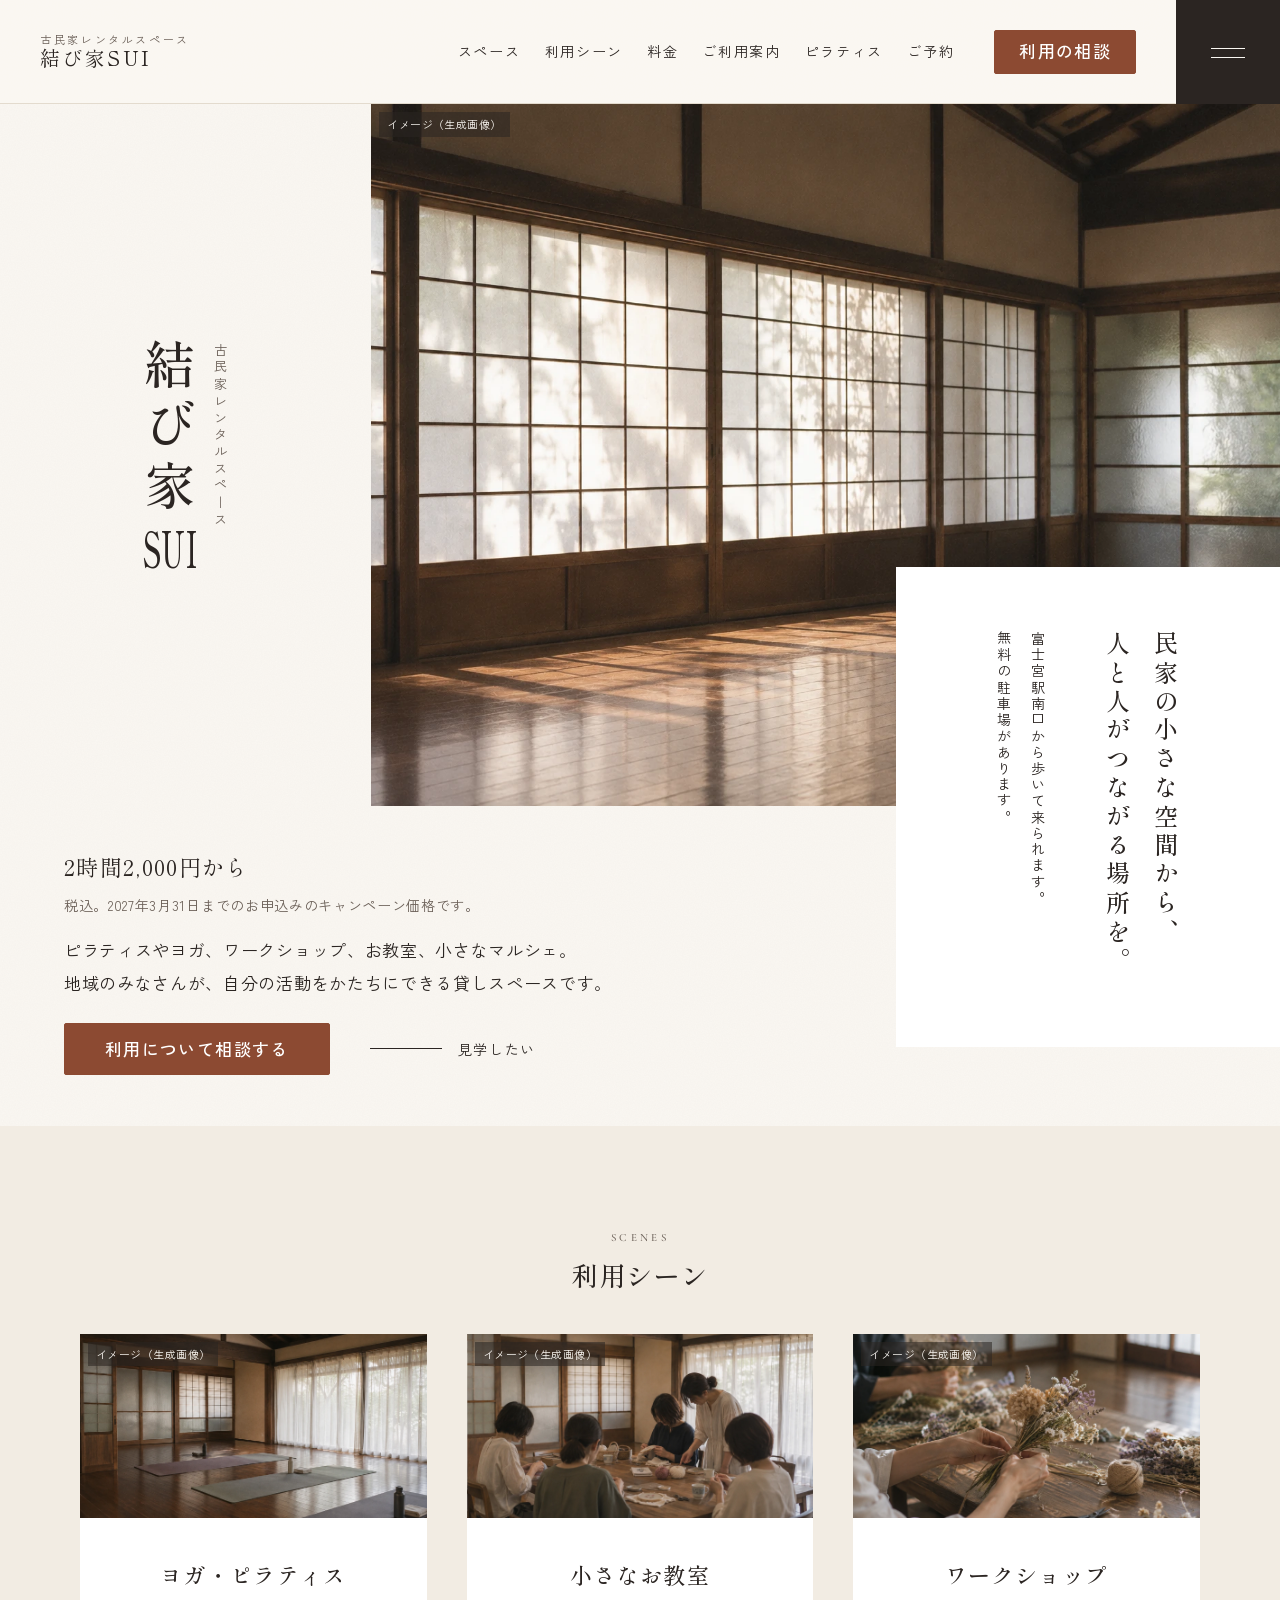
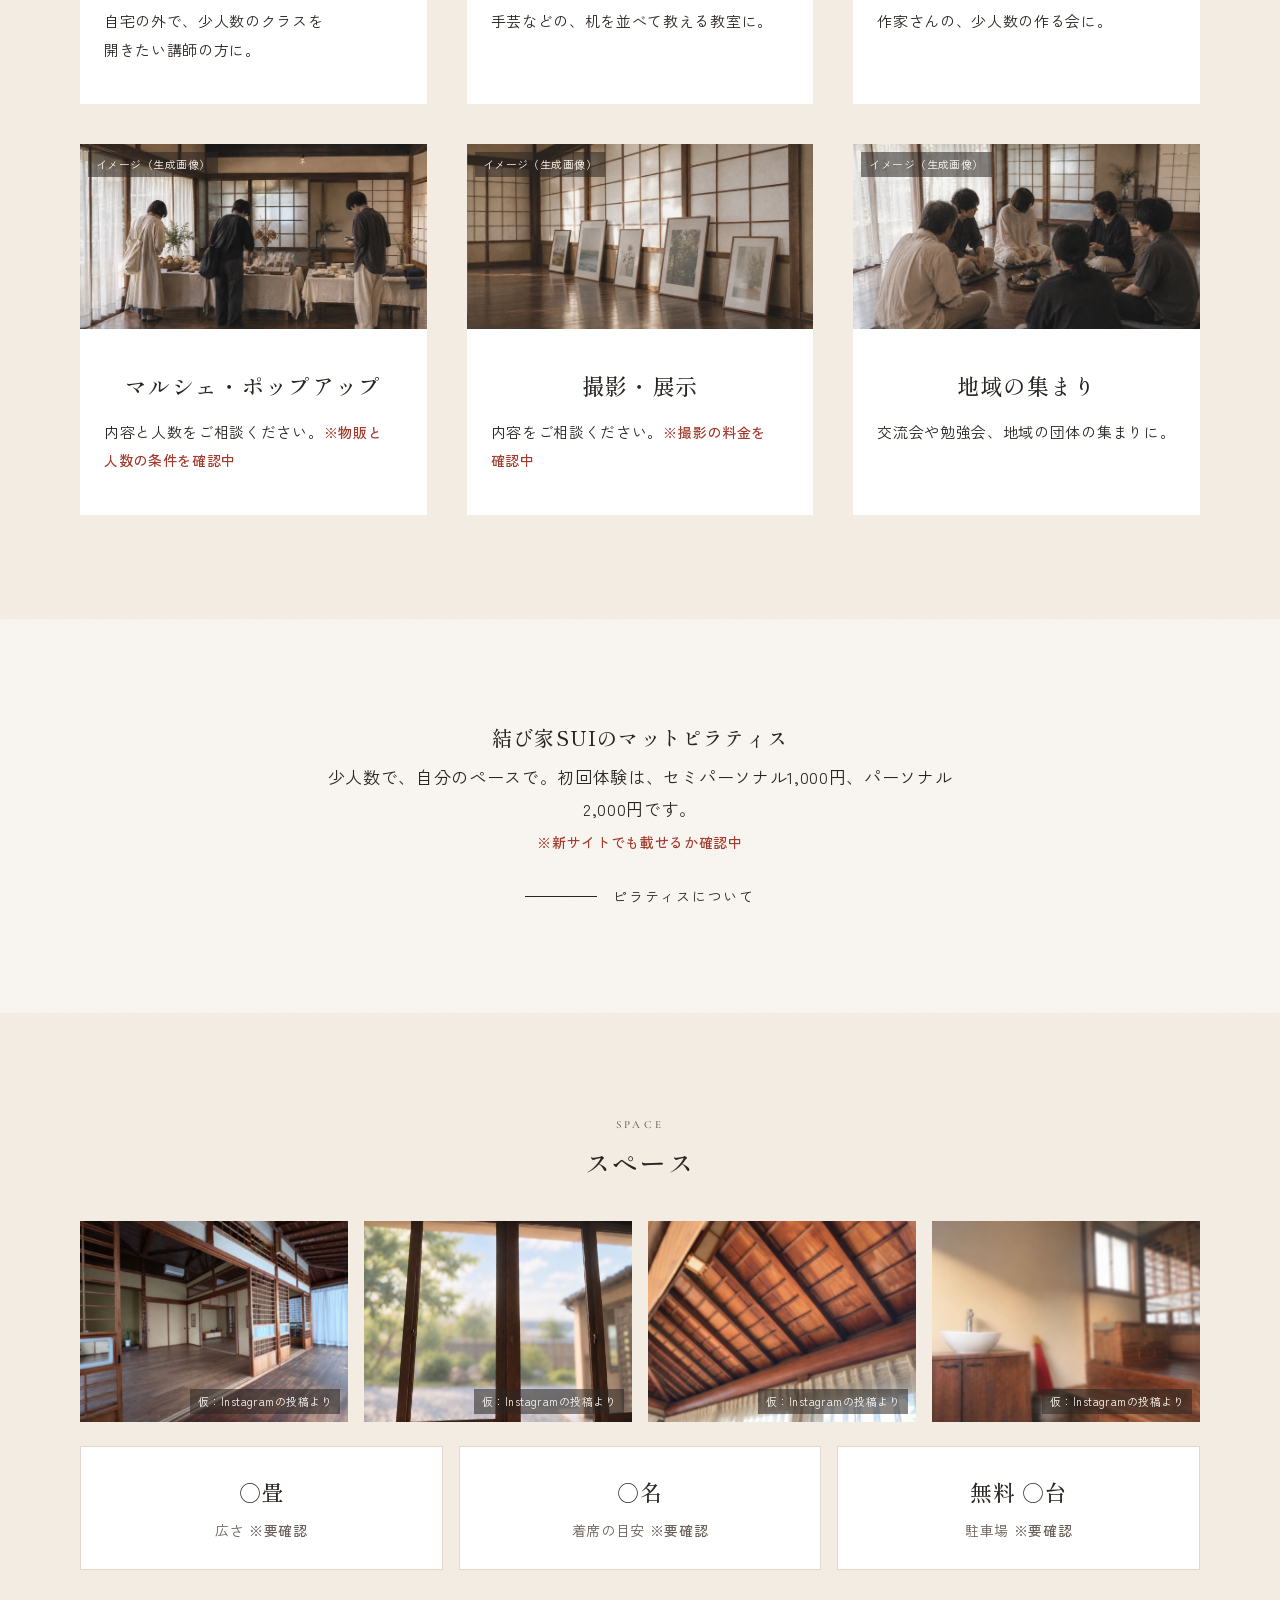
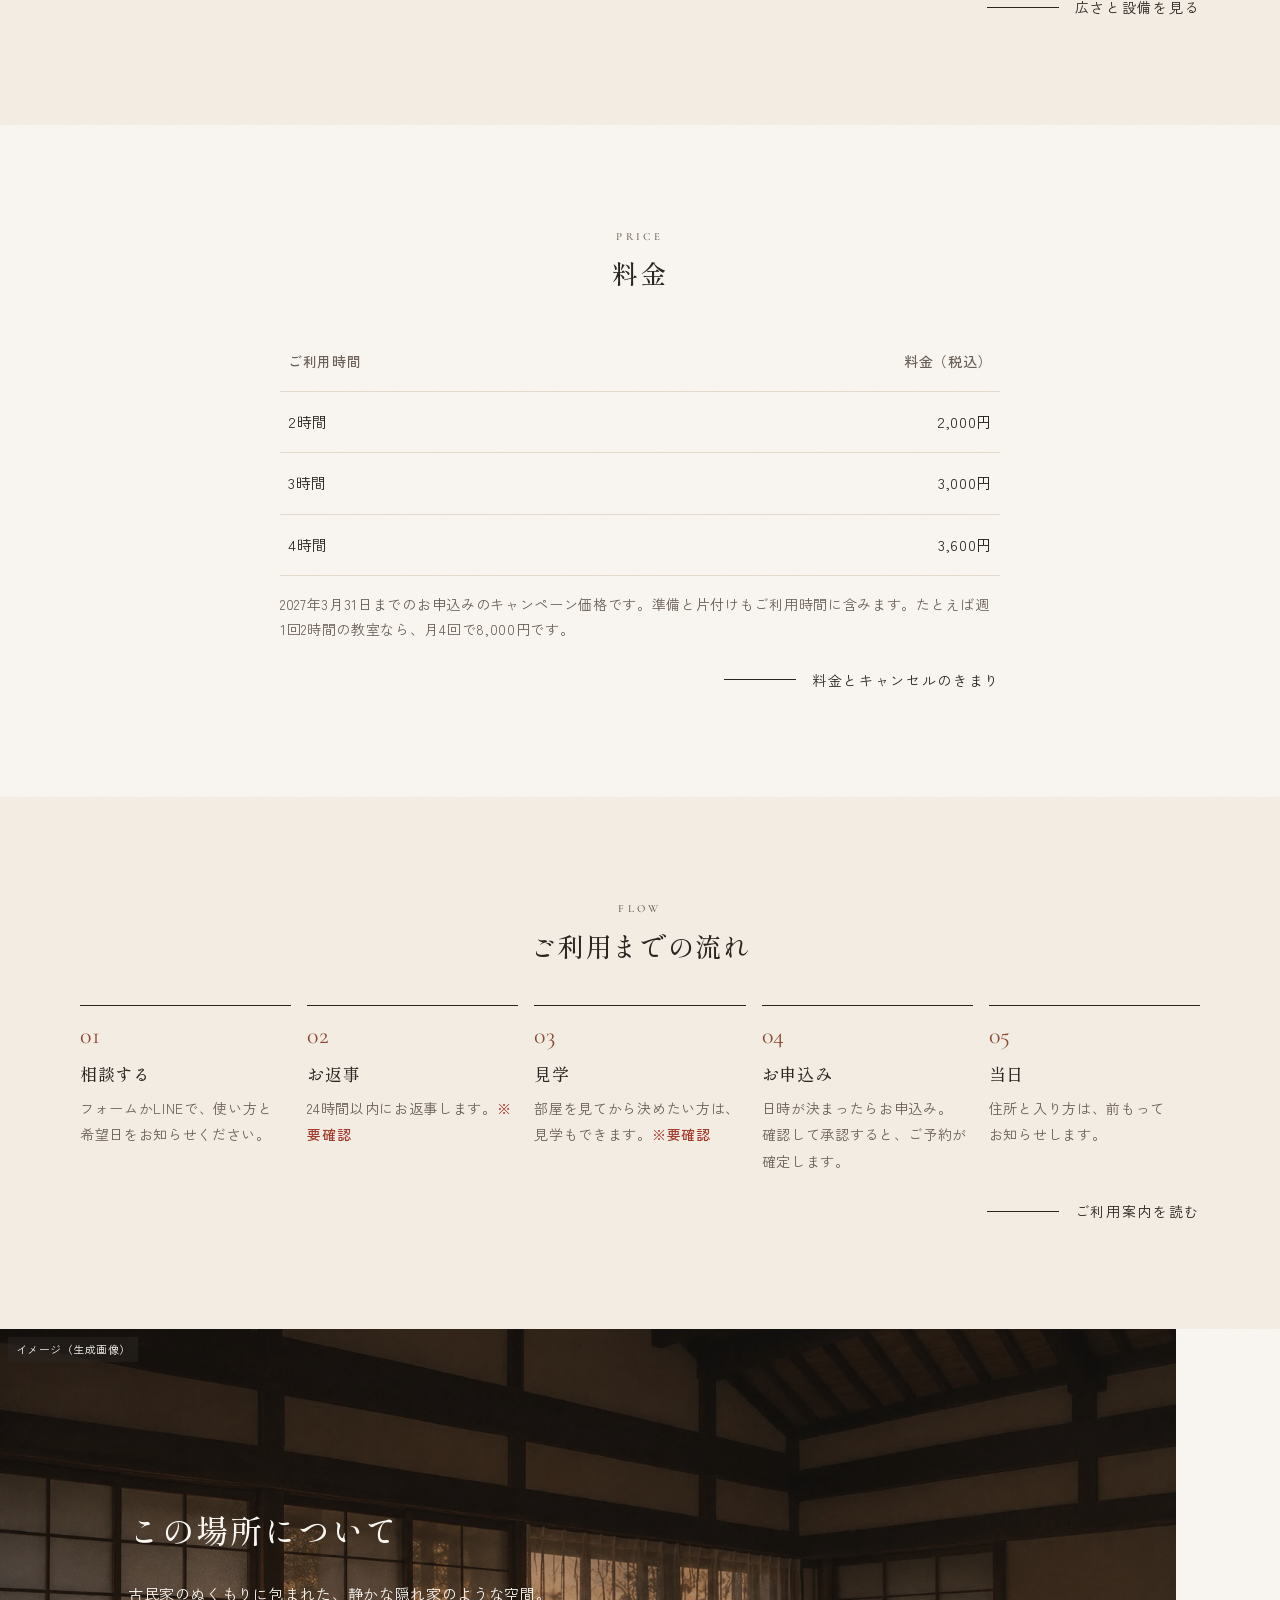
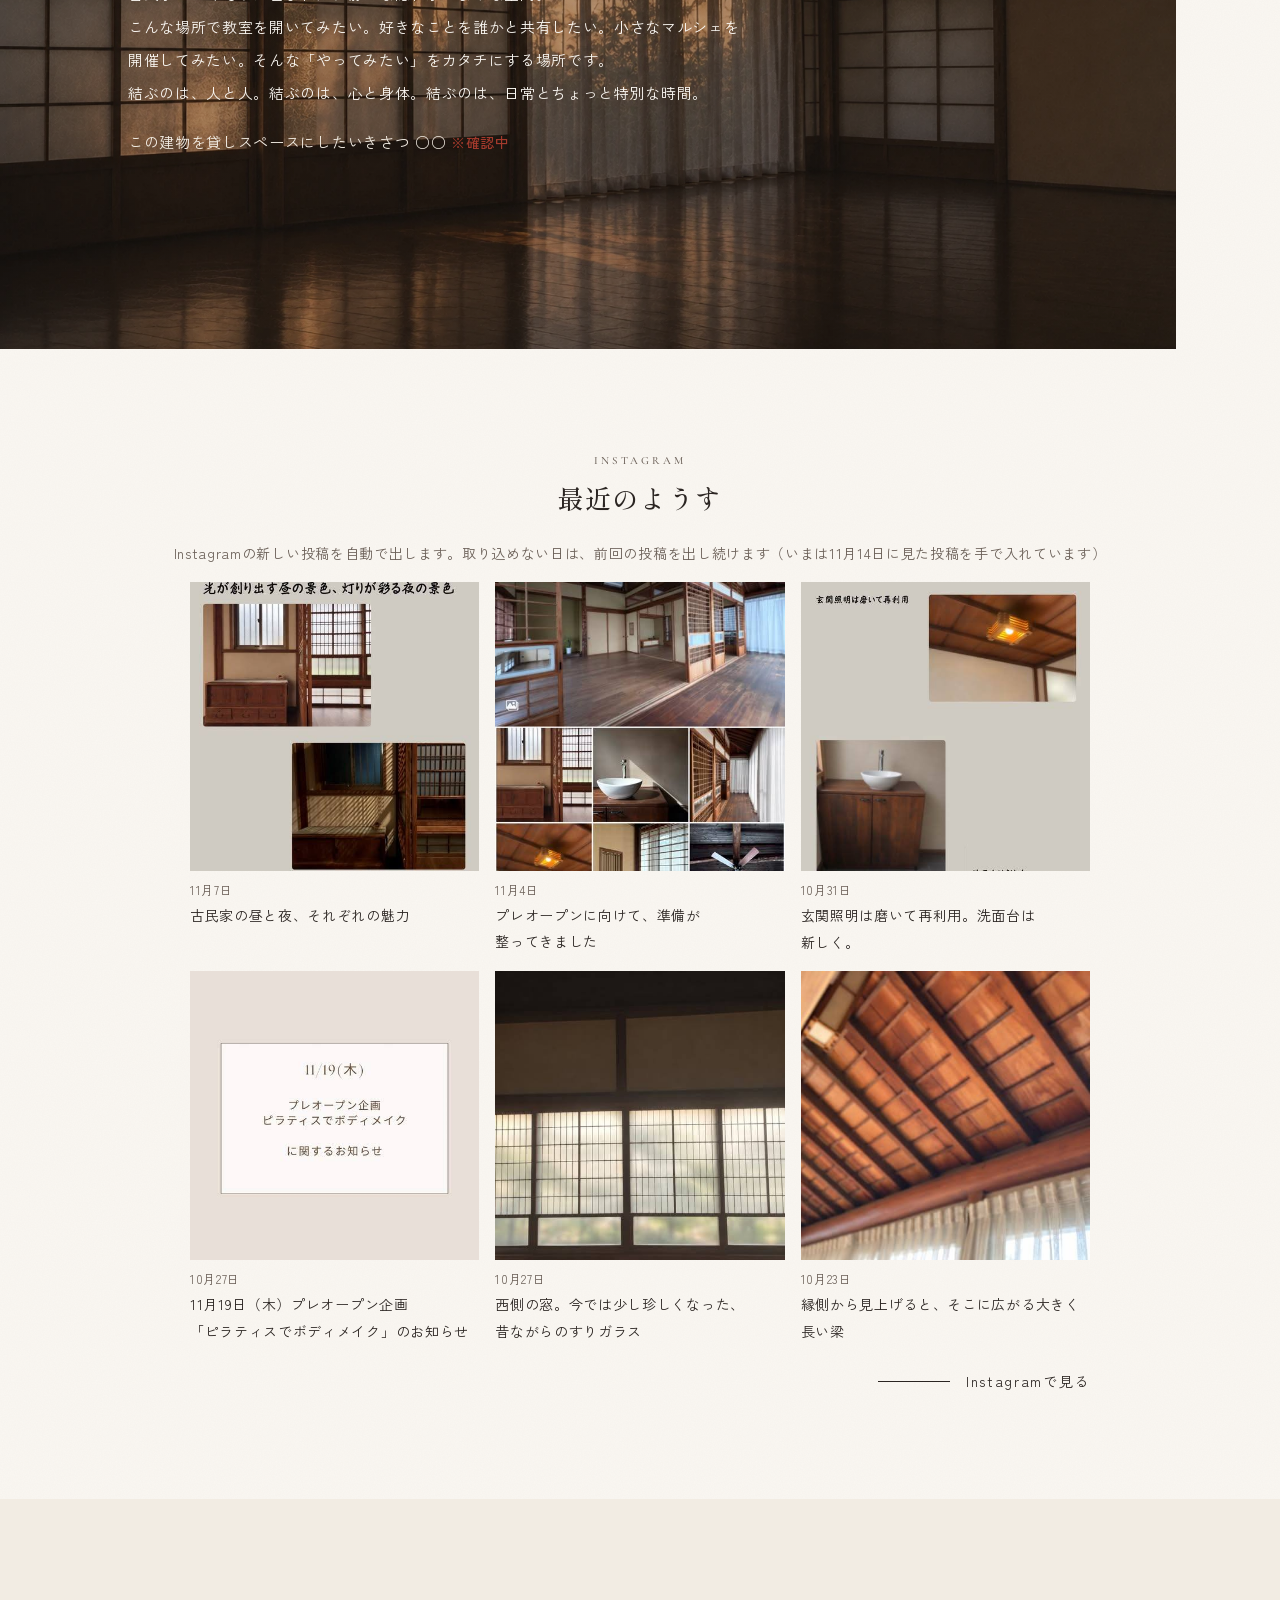
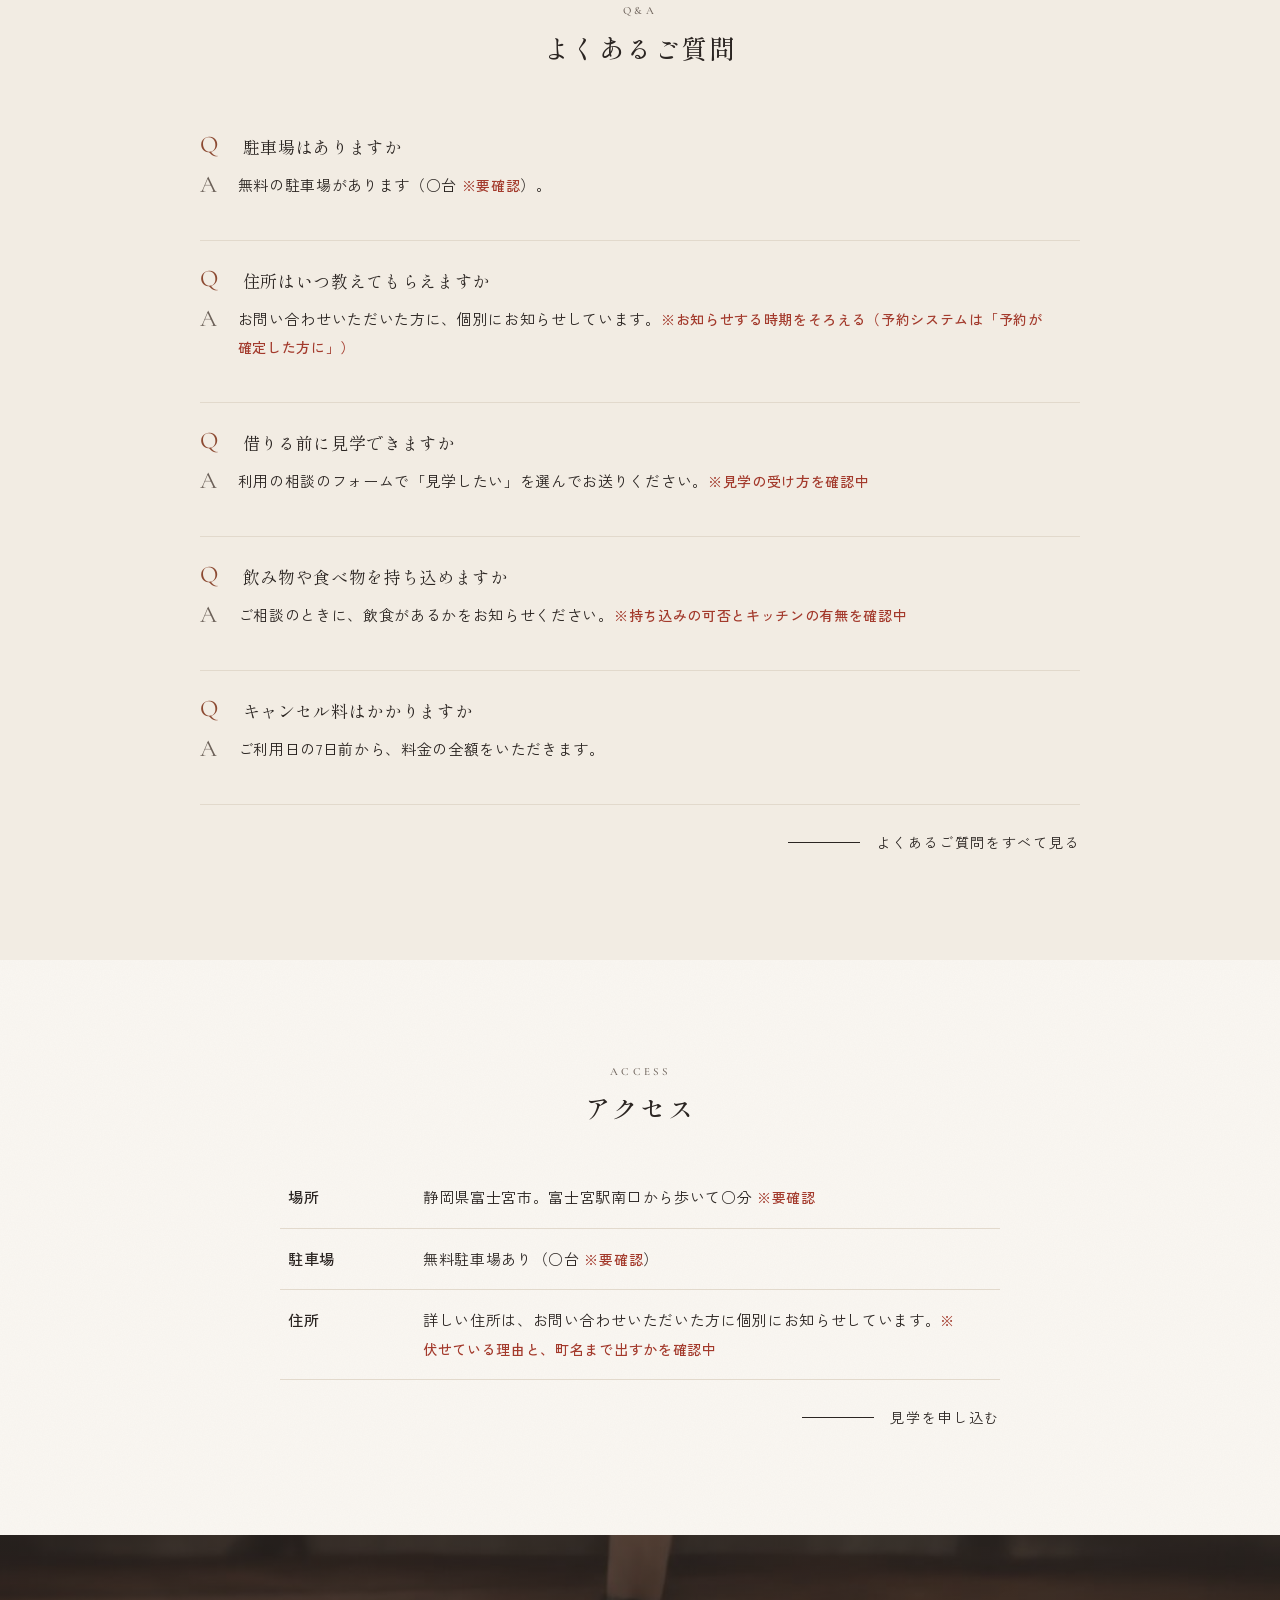
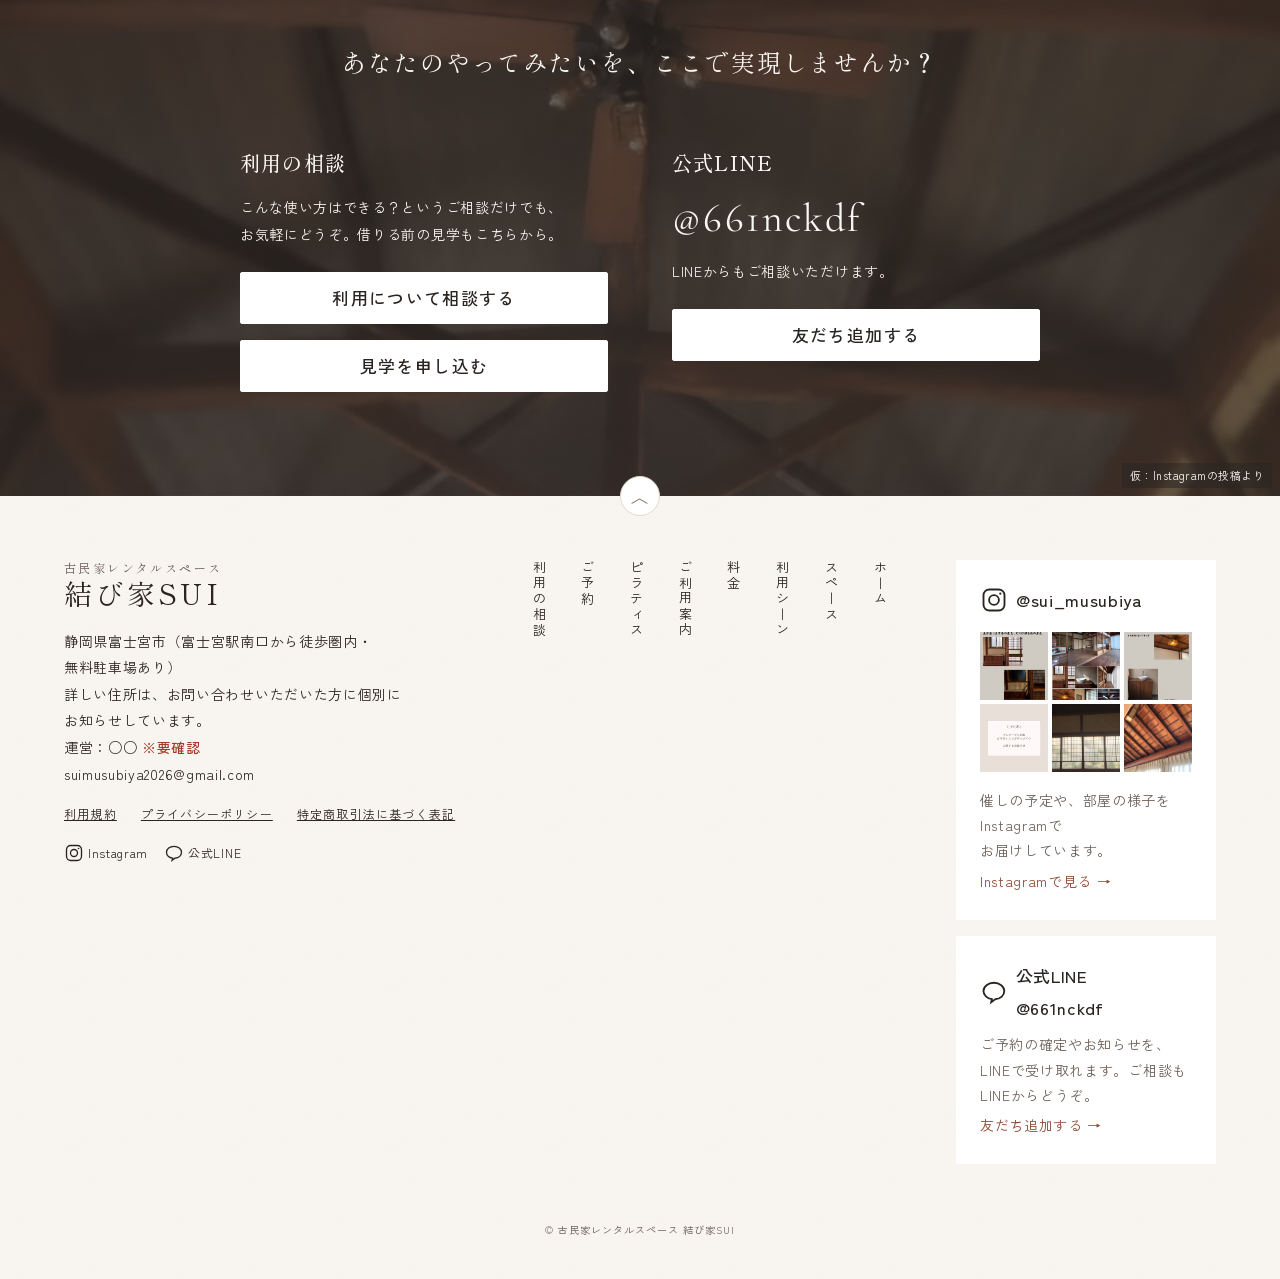
==== commit 316934a2: "生成画像を差し込み、レンタルとピラティスをカレンダーで予約できるようにする - 画像を assets/img/ の photo/（実写）・gen/（生成画像17枚）・ig/ に分けた。生成画像には左上" ====
--- a/index.html
+++ b/index.html
@@ -8,7 +8,7 @@
 <link rel="preconnect" href="https://fonts.googleapis.com">
 <link rel="preconnect" href="https://fonts.gstatic.com" crossorigin>
 <link href="https://fonts.googleapis.com/css2?family=Cormorant+Garamond:wght@500&family=Shippori+Mincho:wght@500&family=Zen+Kaku+Gothic+New:wght@400;500&display=swap" rel="stylesheet">
-<link rel="stylesheet" href="assets/site.css?v=11">
+<link rel="stylesheet" href="assets/site.css?v=12">
 </head>
 <body id="top">
 <div data-include="header"></div>
@@ -22,7 +22,7 @@
         <h1>結び家<span class="tcy">SUI</span></h1>
       </a>
     </div>
-    <div class="ph dark mv-photo photo" style="background-image:url(assets/img/shoji.jpg)" data-label="写真：障子越しの光が入る部屋（撮影予定）"></div>
+    <div class="ph dark mv-photo photo gen" style="background-image:url(assets/img/gen/top-hero.webp)" data-label="写真：障子越しの光が入る部屋（撮影予定）"></div>
     <div class="mv-copy">
       <h2>民家の小さな空間から、<br>人と人がつながる場所を。</h2>
       <p>富士宮駅南口から歩いて来られます。<br>無料の駐車場があります。</p>
@@ -43,27 +43,27 @@
     <h2 class="sec-ttl"><small>Scenes</small>利用シーン</h2>
     <div class="pickup-grid">
       <a href="scenes.html#yoga-pilates">
-        <div class="ph photo" style="background-image:url(assets/img/room.jpg)" data-label="写真：マットを敷いた部屋"></div>
+        <div class="ph photo gen" style="background-image:url(assets/img/gen/scene-yoga.webp)" data-label="写真：マットを敷いた部屋"></div>
         <div class="box"><h3>ヨガ・ピラティス</h3><p>自宅の外で、少人数のクラスを開きたい講師の方に。</p></div>
       </a>
       <a href="scenes.html#class">
-        <div class="ph" data-label="写真：机を並べた教室"></div>
+        <div class="ph photo gen" style="background-image:url(assets/img/gen/scene-class.webp)" data-label="写真：机を並べた教室"></div>
         <div class="box"><h3>小さなお教室</h3><p>手芸などの、机を並べて教える教室に。</p></div>
       </a>
       <a href="scenes.html#workshop">
-        <div class="ph" data-label="写真：ワークショップの手元"></div>
+        <div class="ph photo gen" style="background-image:url(assets/img/gen/scene-workshop.webp)" data-label="写真：ワークショップの手元"></div>
         <div class="box"><h3>ワークショップ</h3><p>作家さんの、少人数の作る会に。</p></div>
       </a>
       <a href="scenes.html#marche">
-        <div class="ph" data-label="写真：小さなマルシェ"></div>
+        <div class="ph photo gen" style="background-image:url(assets/img/gen/scene-marche.webp)" data-label="写真：小さなマルシェ"></div>
         <div class="box"><h3>マルシェ・ポップアップ</h3><p>内容と人数をご相談ください。<span class="todo">※物販と人数の条件を確認中</span></p></div>
       </a>
       <a href="scenes.html#photo">
-        <div class="ph photo" style="background-image:url(assets/img/tall-shoji.jpg)" data-label="写真：障子の壁"></div>
+        <div class="ph photo gen" style="background-image:url(assets/img/gen/scene-exhibit.webp)" data-label="写真：障子の壁"></div>
         <div class="box"><h3>撮影・展示</h3><p>内容をご相談ください。<span class="todo">※撮影の料金を確認中</span></p></div>
       </a>
       <a href="scenes.html#community">
-        <div class="ph" data-label="写真：輪になって話す集まり"></div>
+        <div class="ph photo gen" style="background-image:url(assets/img/gen/scene-community.webp)" data-label="写真：輪になって話す集まり"></div>
         <div class="box"><h3>地域の集まり</h3><p>交流会や勉強会、地域の団体の集まりに。</p></div>
       </a>
     </div>
@@ -82,10 +82,10 @@
   <section class="sec tint">
     <h2 class="sec-ttl"><small>Space</small>スペース</h2>
     <div class="gallery four">
-      <div class="ph photo" style="background-image:url(assets/img/room.jpg)" data-label="写真：部屋の全景"></div>
-      <div class="ph photo" style="background-image:url(assets/img/garden.jpg)" data-label="写真：縁側と庭"></div>
-      <div class="ph photo" style="background-image:url(assets/img/beams.jpg)" data-label="写真：梁"></div>
-      <div class="ph photo" style="background-image:url(assets/img/genkan.jpg)" data-label="写真：玄関"></div>
+      <div class="ph photo" style="background-image:url(assets/img/photo/room.jpg)" data-label="写真：部屋の全景"></div>
+      <div class="ph photo" style="background-image:url(assets/img/photo/garden.jpg)" data-label="写真：縁側と庭"></div>
+      <div class="ph photo" style="background-image:url(assets/img/photo/beams.jpg)" data-label="写真：梁"></div>
+      <div class="ph photo" style="background-image:url(assets/img/photo/genkan.jpg)" data-label="写真：玄関"></div>
     </div>
     <ul class="facts">
       <li><b>○畳</b><span>広さ <span class="todo">※要確認</span></span></li>
@@ -128,7 +128,7 @@
   <!-- 6. この場所について（要件定義書の Concept） -->
   <section class="band">
     <div class="band-inner">
-      <div class="ph darker ph-bg photo" style="background-image:linear-gradient(rgba(43,37,34,.55),rgba(43,37,34,.55)),url(assets/img/beams.jpg)" data-label="写真：木の床と柱のある部屋（撮影予定）"></div>
+      <div class="ph darker ph-bg photo gen" style="background-image:linear-gradient(rgba(43,37,34,.3),rgba(43,37,34,.3)),url(assets/img/gen/about-band.webp)" data-label="写真：木の床と柱のある部屋（撮影予定）"></div>
       <div class="txt">
         <h2>この場所について</h2>
         <p>古民家のぬくもりに包まれた、静かな隠れ家のような空間。<br>
@@ -187,6 +187,6 @@
 </main>
 
 <div data-include="footer"></div>
-<script src="assets/site.js?v=6"></script>
+<script src="assets/site.js?v=8"></script>
 </body>
 </html>
--- a/assets/site.css
+++ b/assets/site.css
@@ -342,6 +342,9 @@
 /* 仮に当てた写真（Instagramの投稿から切り出したもの。本番は撮影した写真に差し替える） */
 .ph.photo { background-size: cover; background-position: center; }
 .ph.photo::after { content: "仮：Instagramの投稿より"; font-size: 11px; letter-spacing: 0.04em; color: #FAF7F2; background: rgba(43, 37, 34, 0.55); padding: 2px var(--s-2); margin: var(--s-2); }
+/* 生成画像（assets/img/gen/）。実写と見分けがつくよう、左上に「イメージ」と出す */
+.ph.photo.gen { align-items: flex-start; justify-content: flex-start; }
+.ph.photo.gen::after { content: "イメージ（生成画像）"; }
 .ig-grid img, .f-ig .grid img { display: block; width: 100%; aspect-ratio: 1; object-fit: cover; background: var(--c-surface); }
 
 /* ---------- 2026-11-14 構成の組み直し（docs/INFORMATION_ARCHITECTURE.md）で足した部品 ---------- */
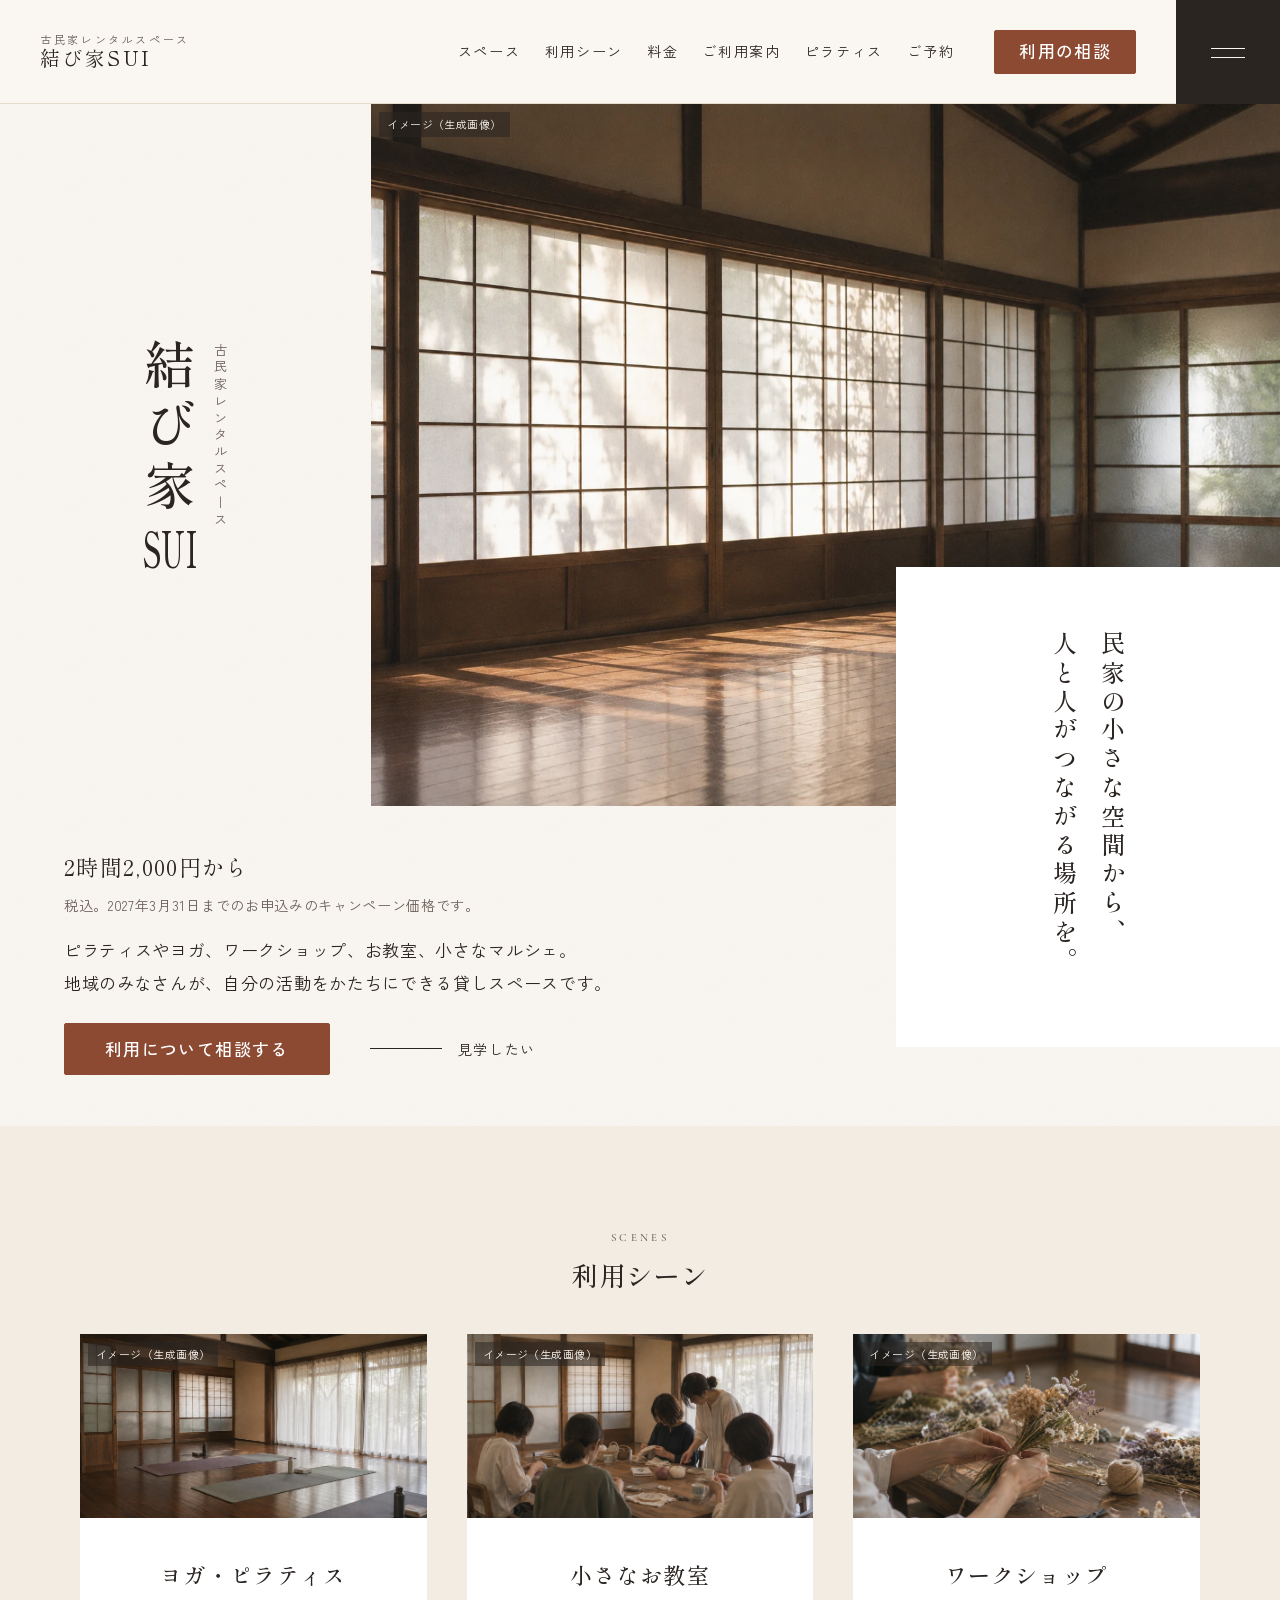
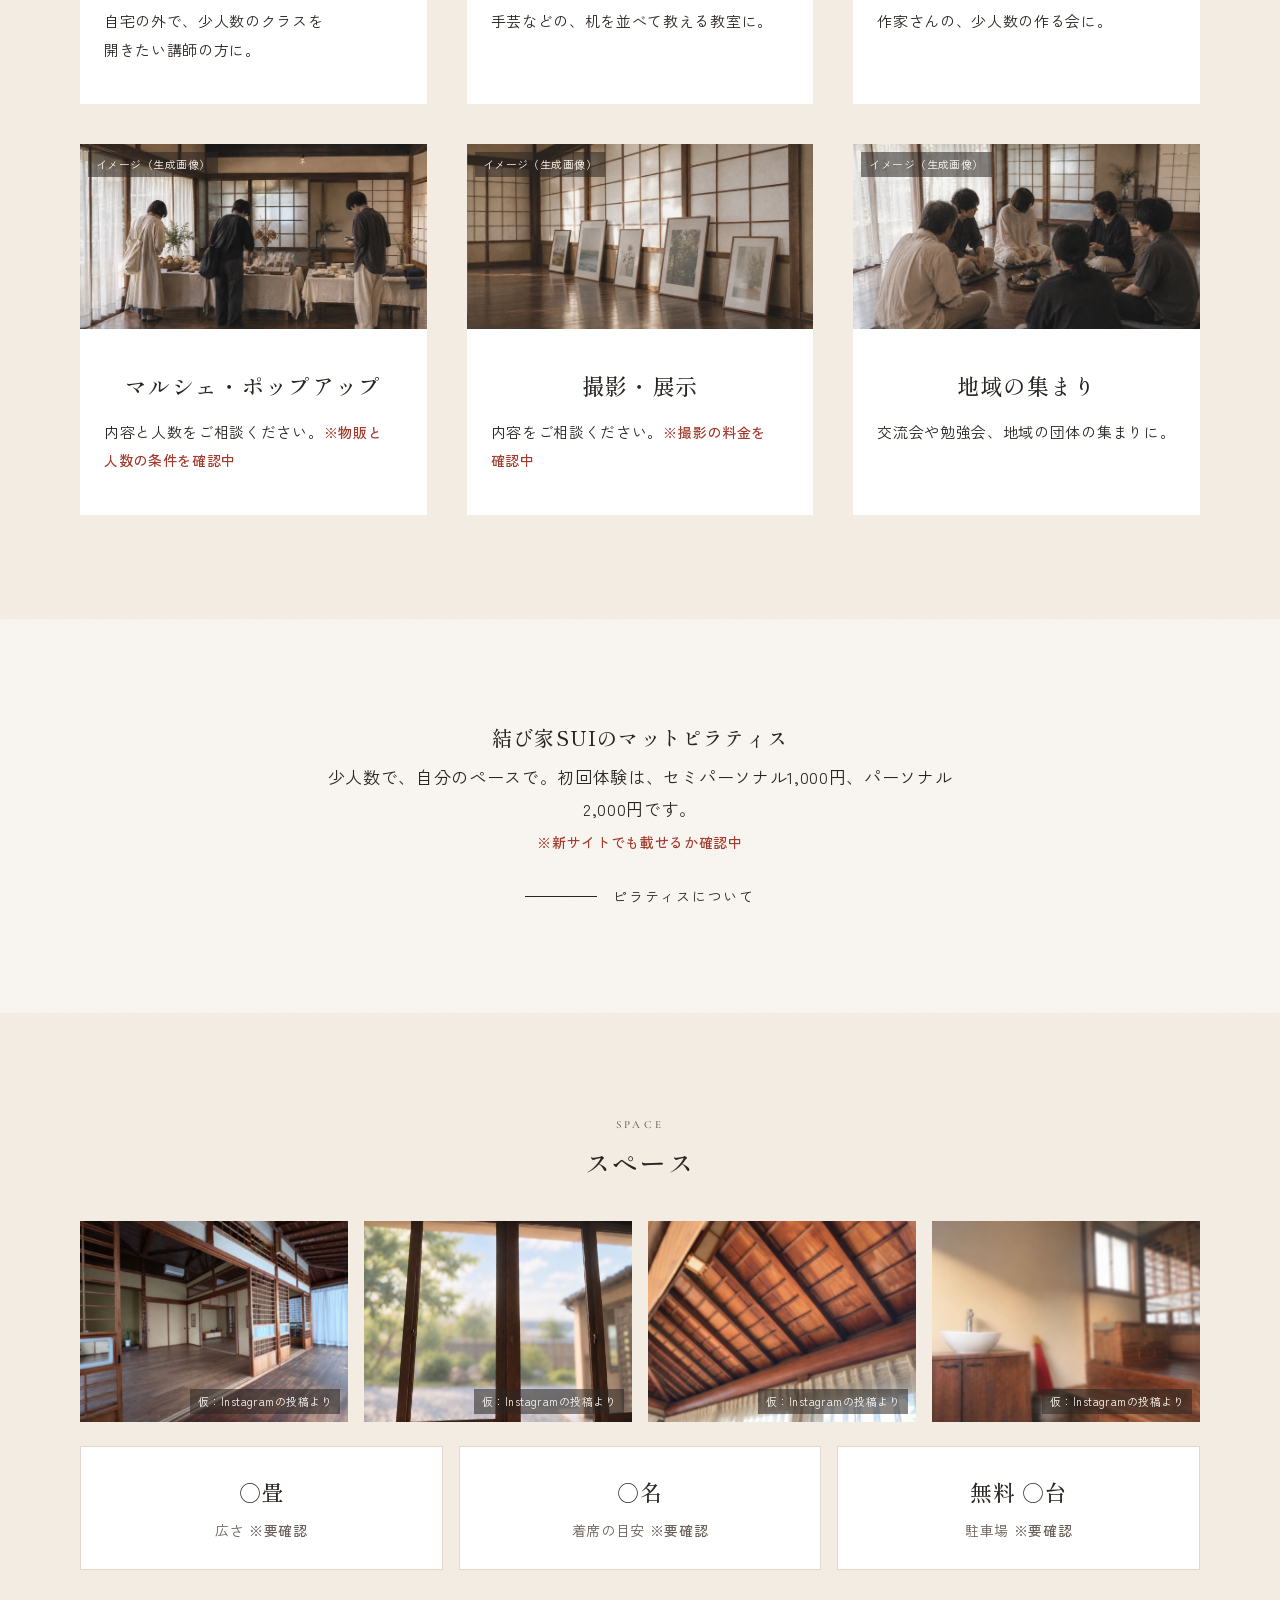
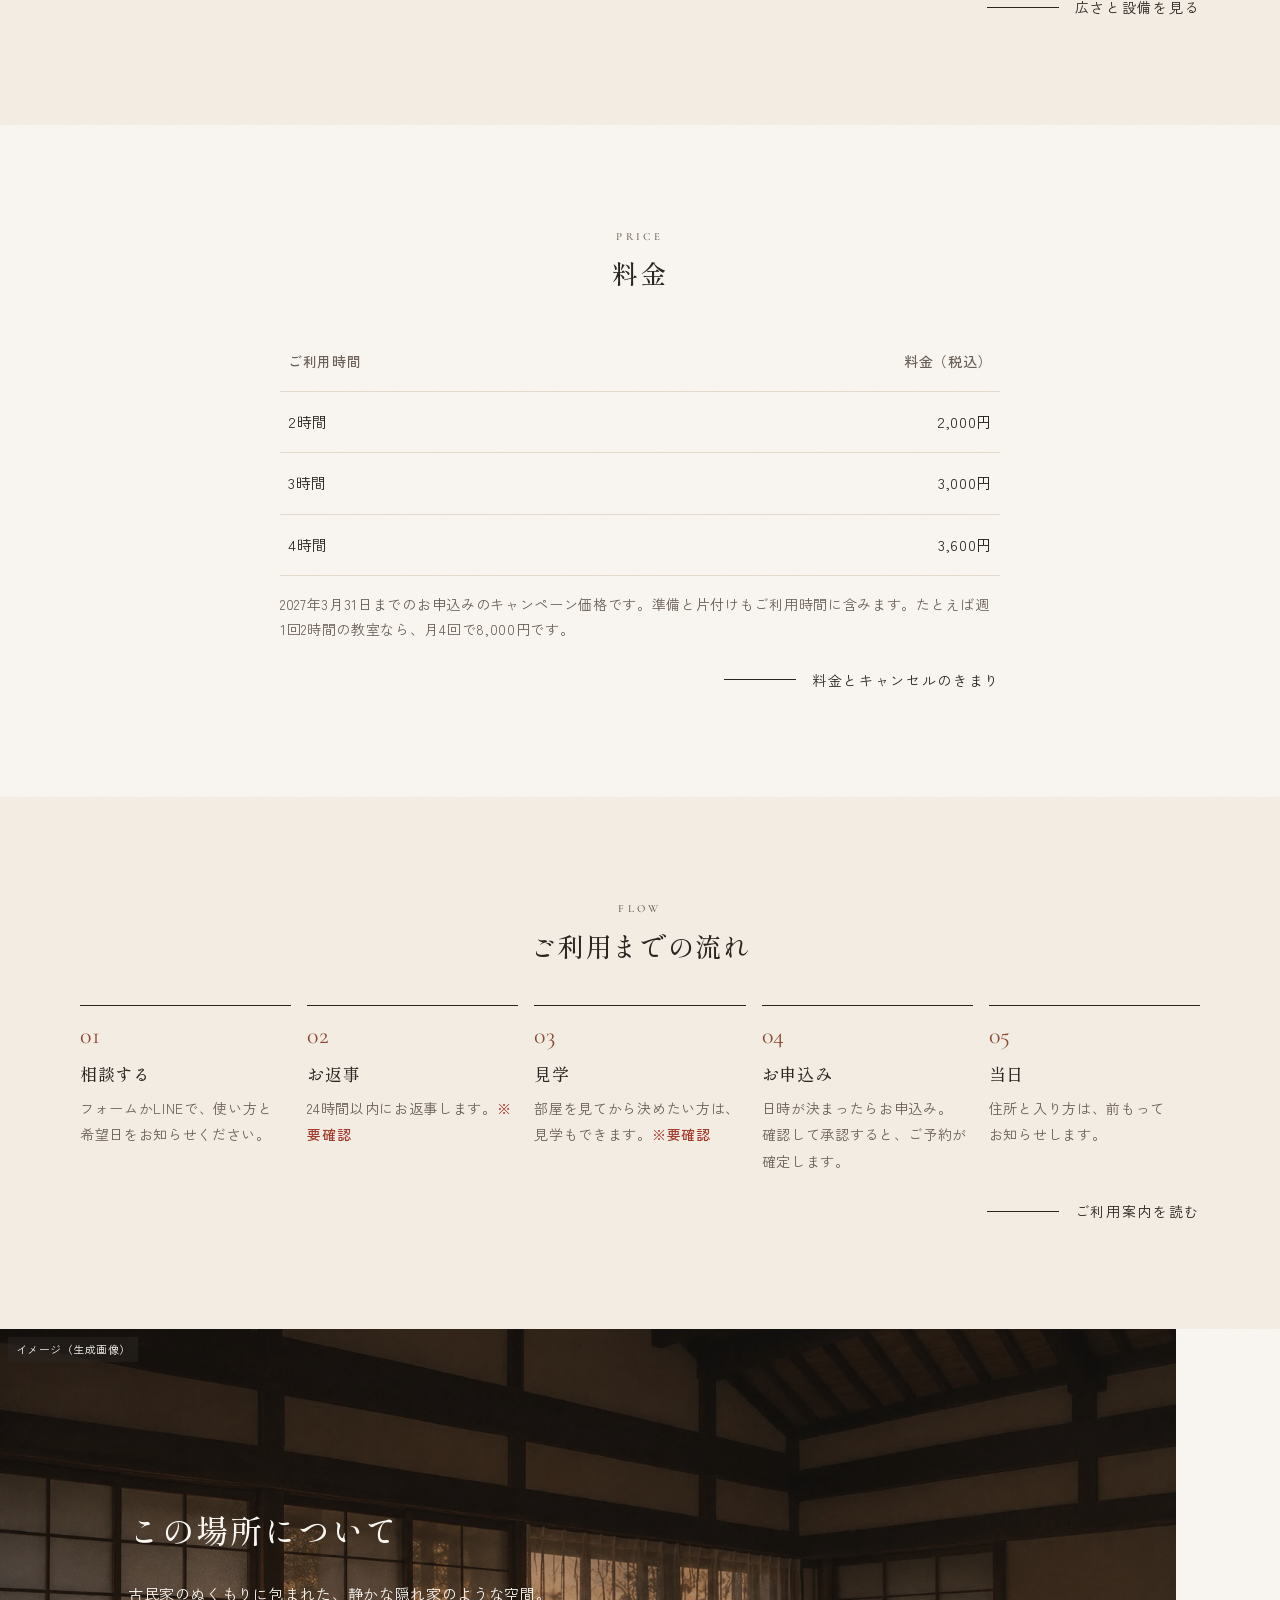
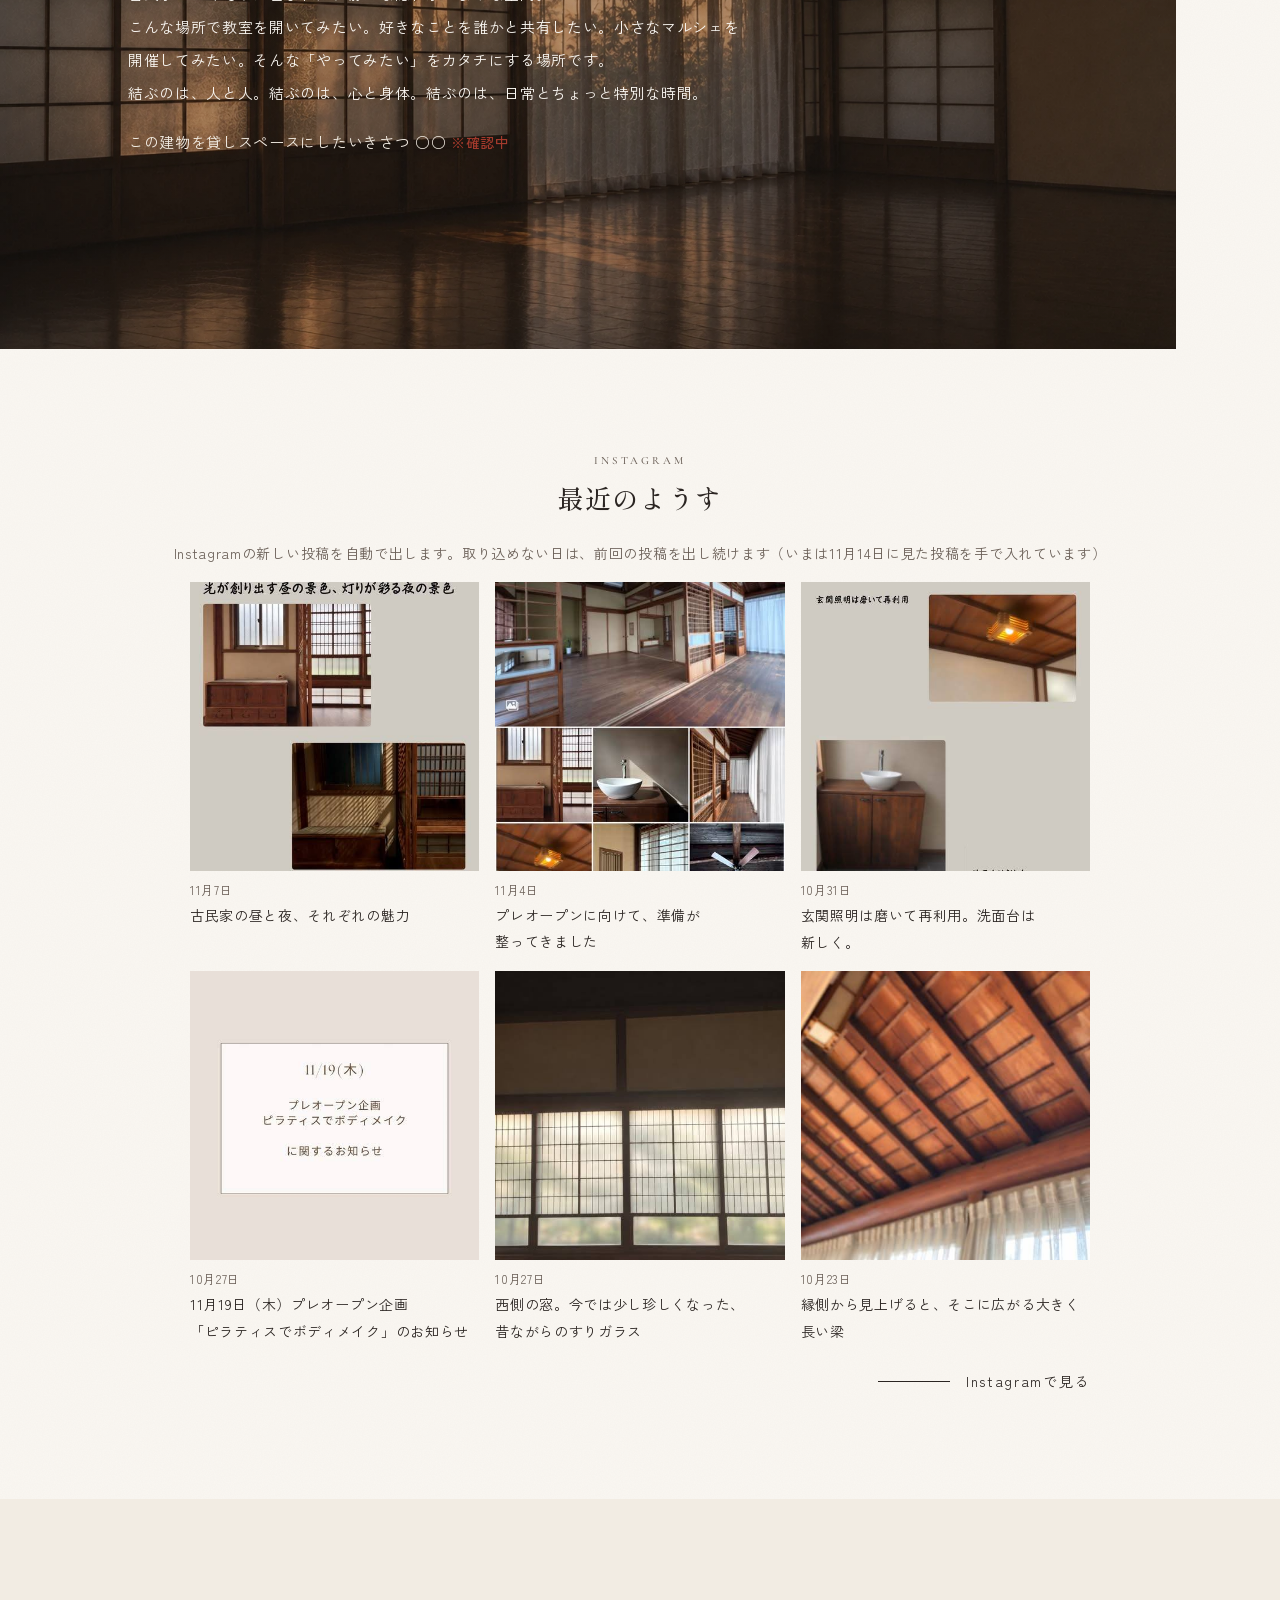
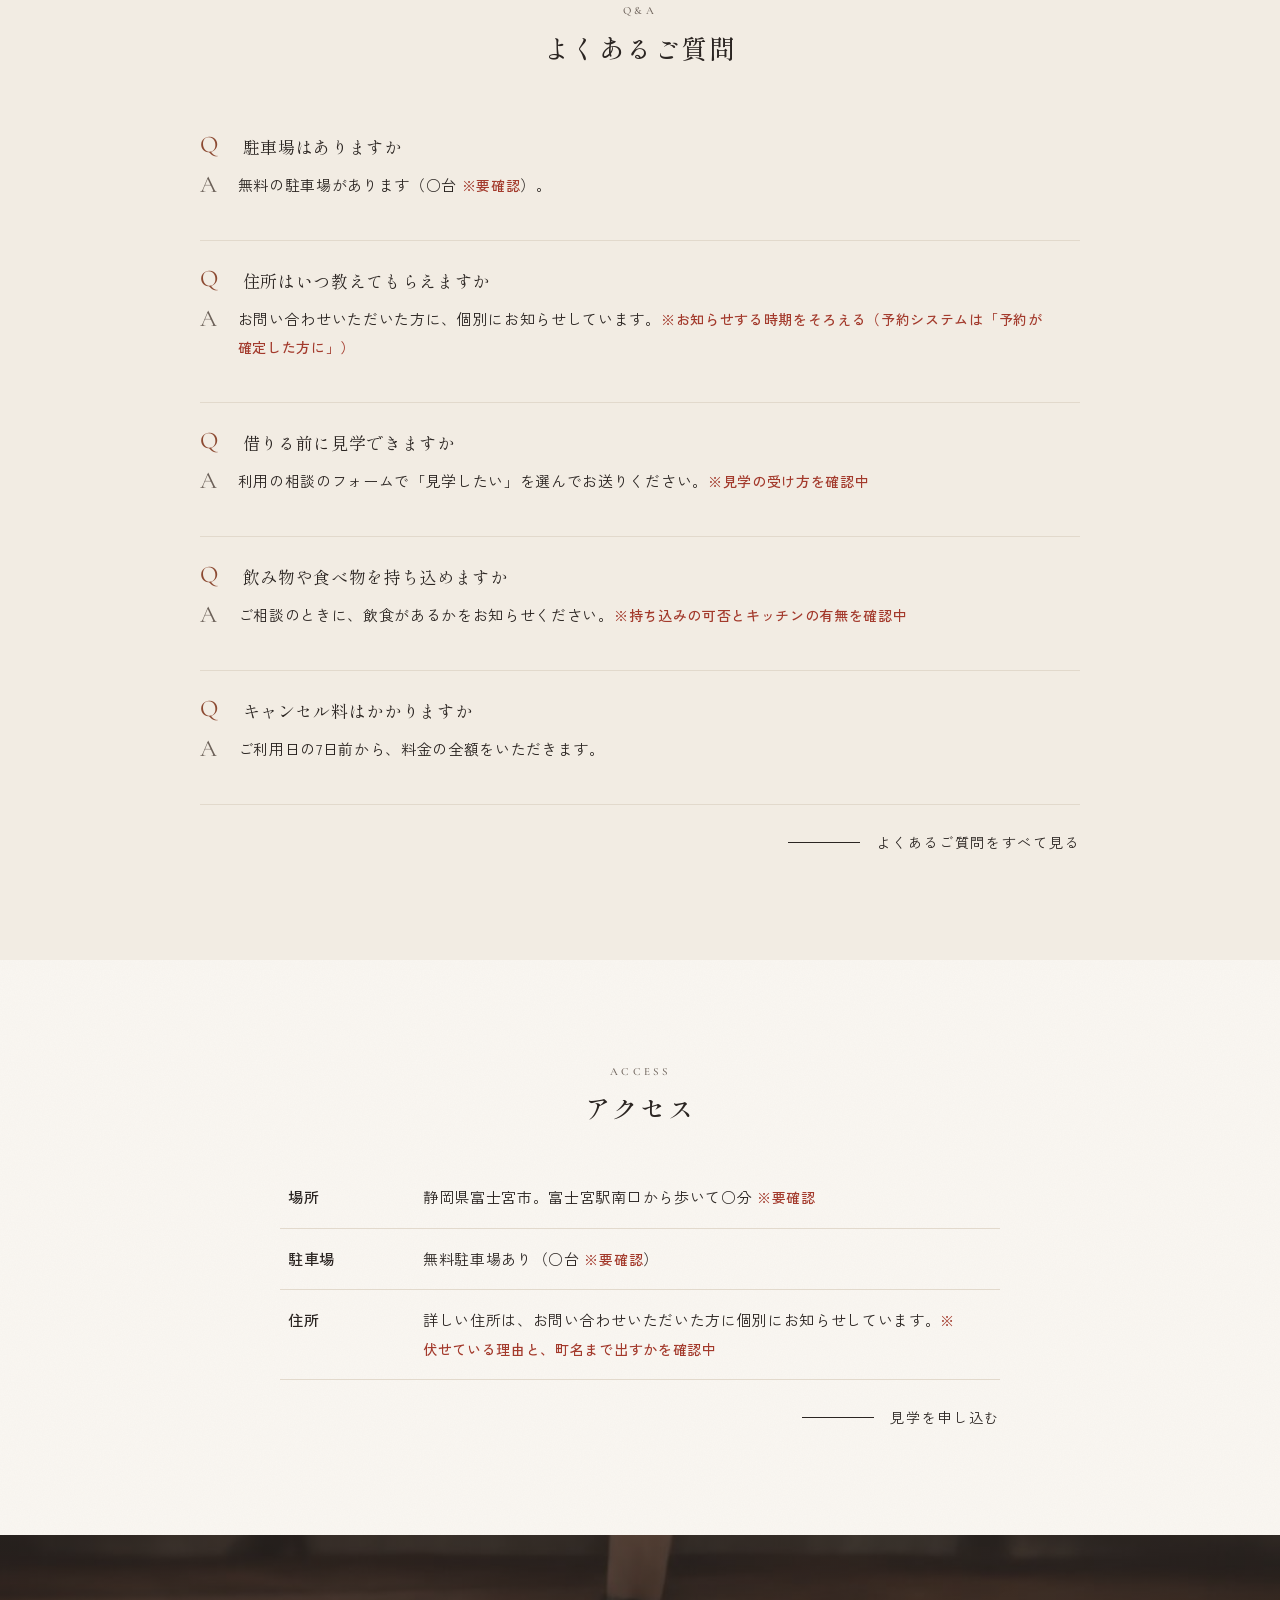
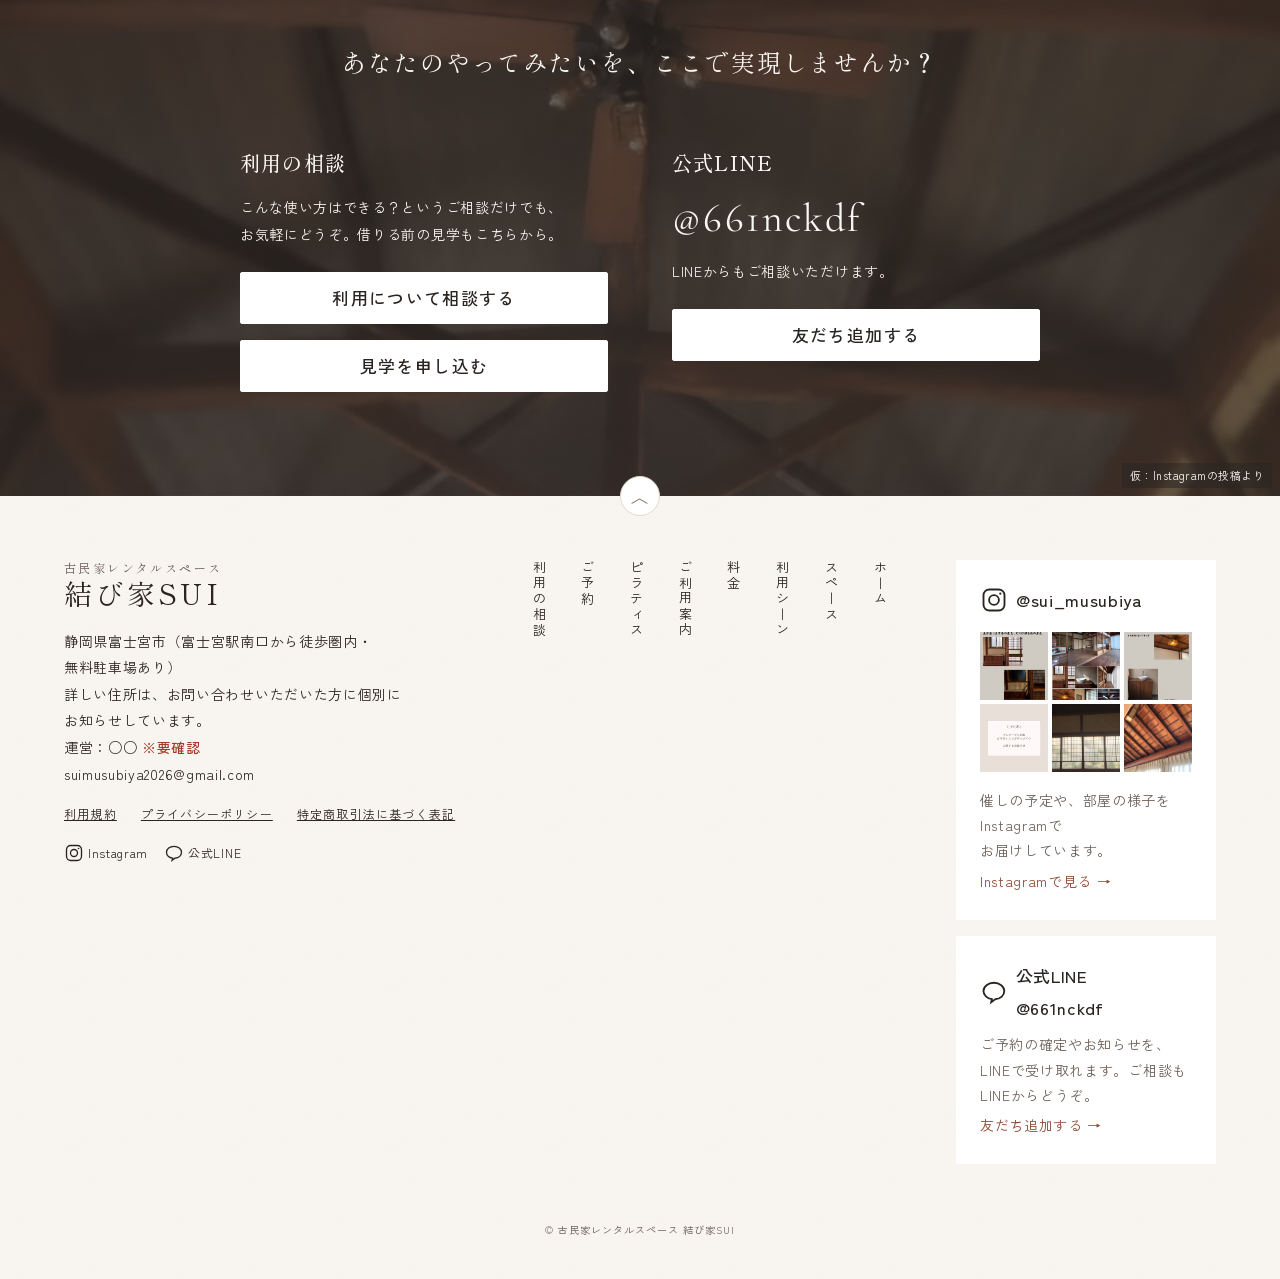
==== commit 796ee380: "TOP のヒーローから、駅と駐車場の2行を外す Co-Authored-By: Claude Opus 5.5 <noreply@anthropic.com>" ====
--- a/index.html
+++ b/index.html
@@ -25,7 +25,6 @@
     <div class="ph dark mv-photo photo gen" style="background-image:url(assets/img/gen/top-hero.webp)" data-label="写真：障子越しの光が入る部屋（撮影予定）"></div>
     <div class="mv-copy">
       <h2>民家の小さな空間から、<br>人と人がつながる場所を。</h2>
-      <p>富士宮駅南口から歩いて来られます。<br>無料の駐車場があります。</p>
     </div>
   </div>
   <div class="mv-cta">
